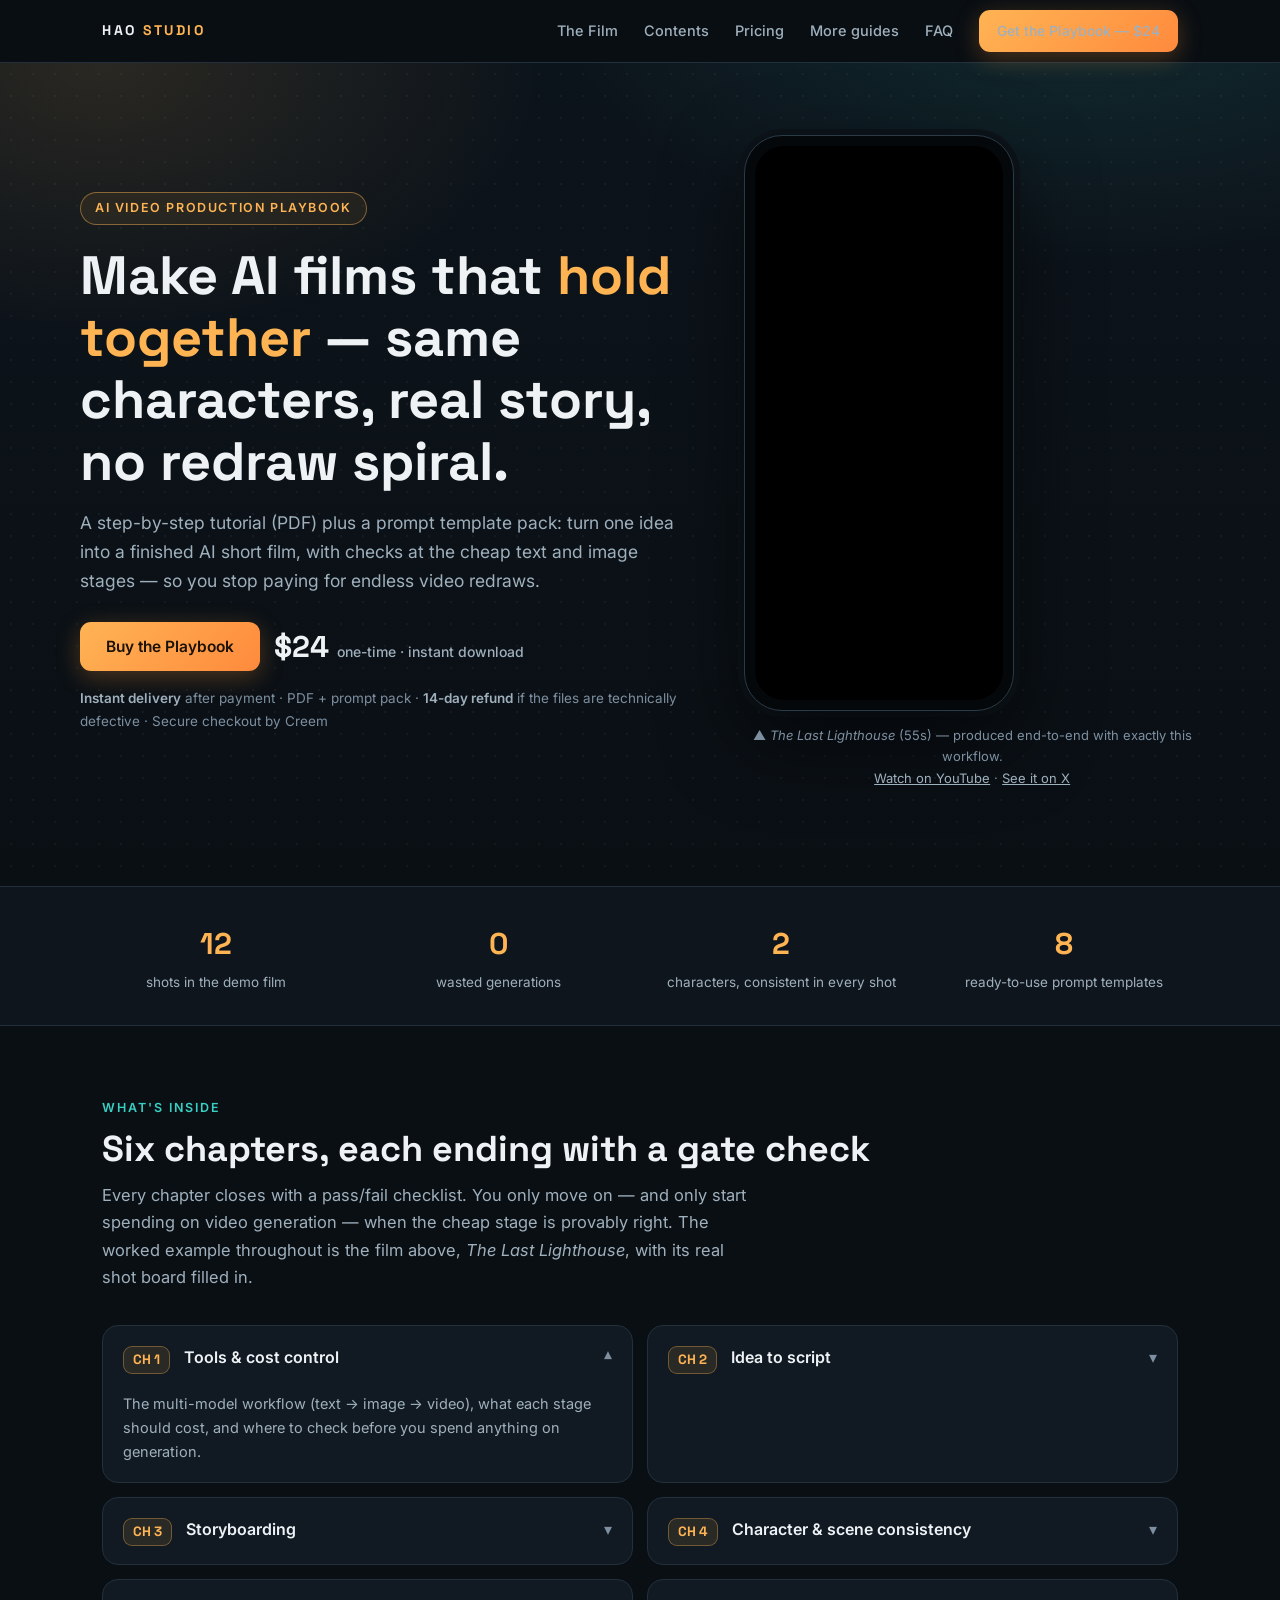
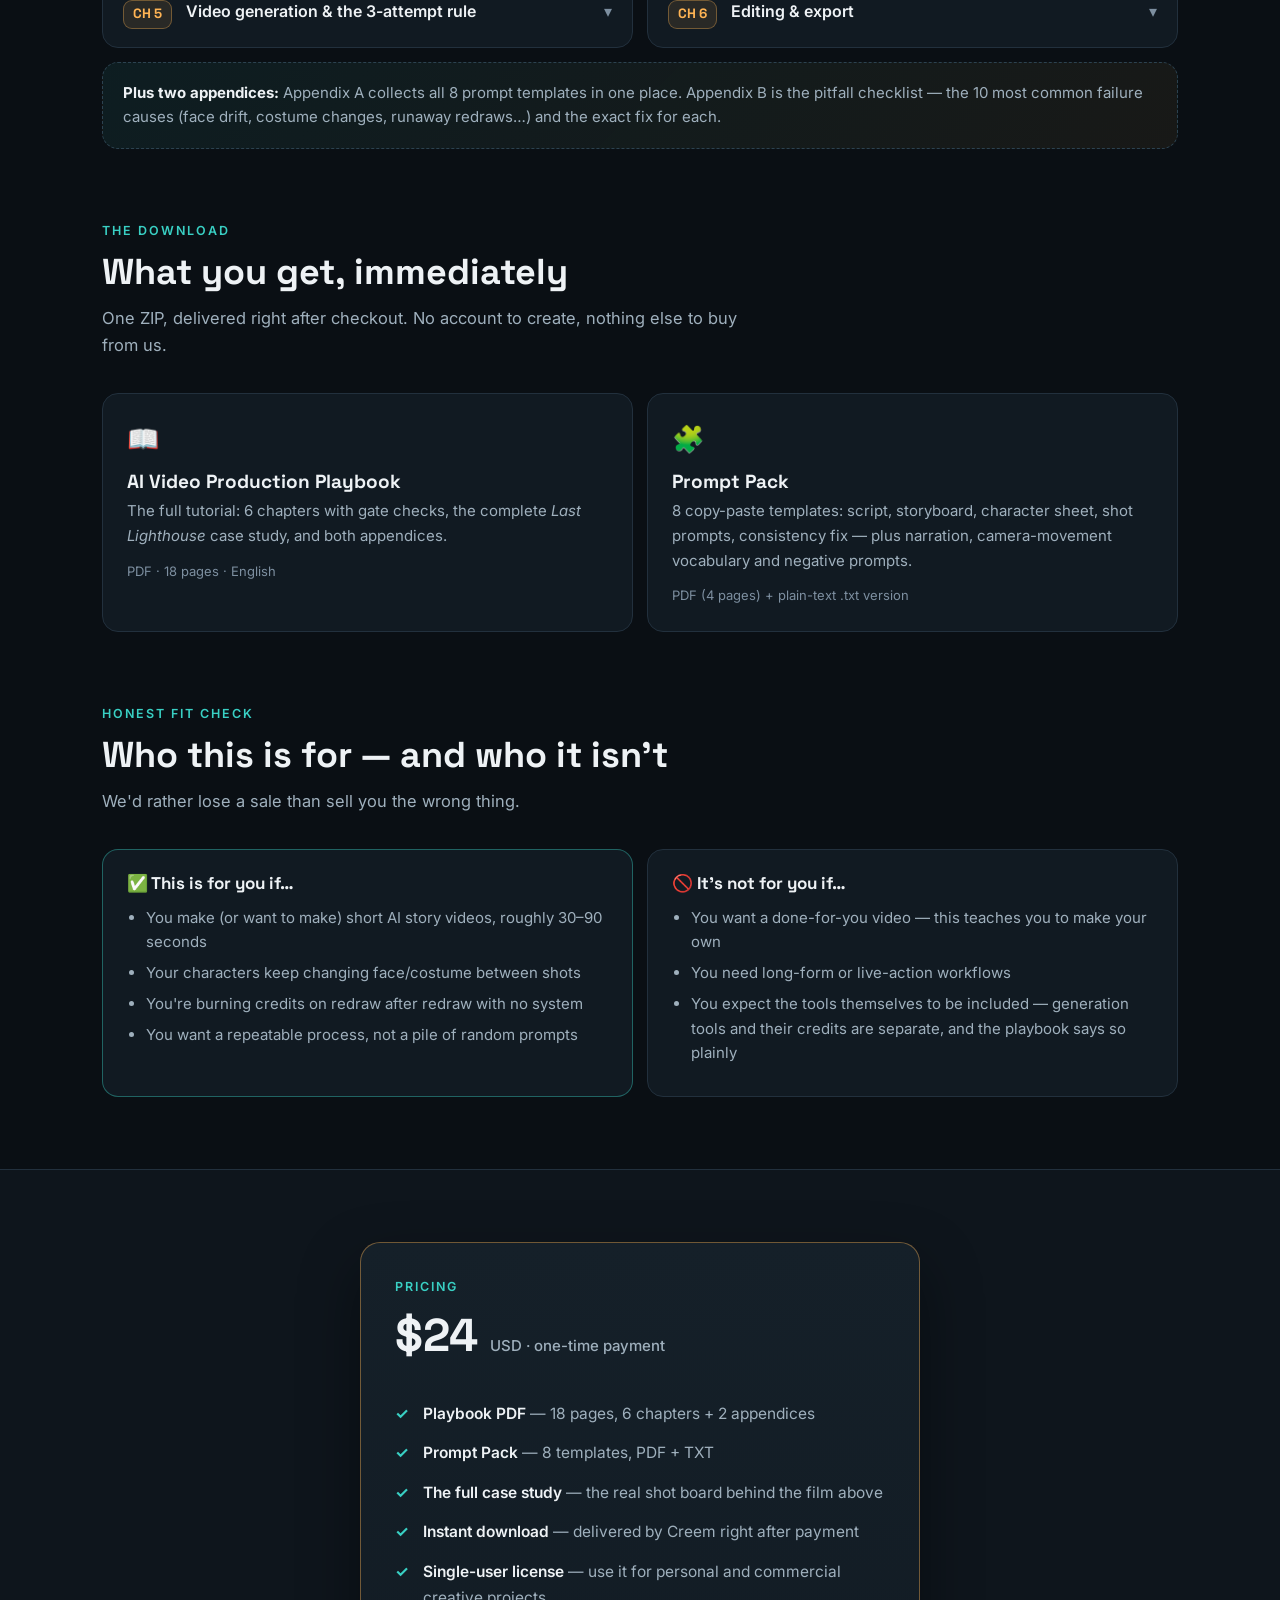
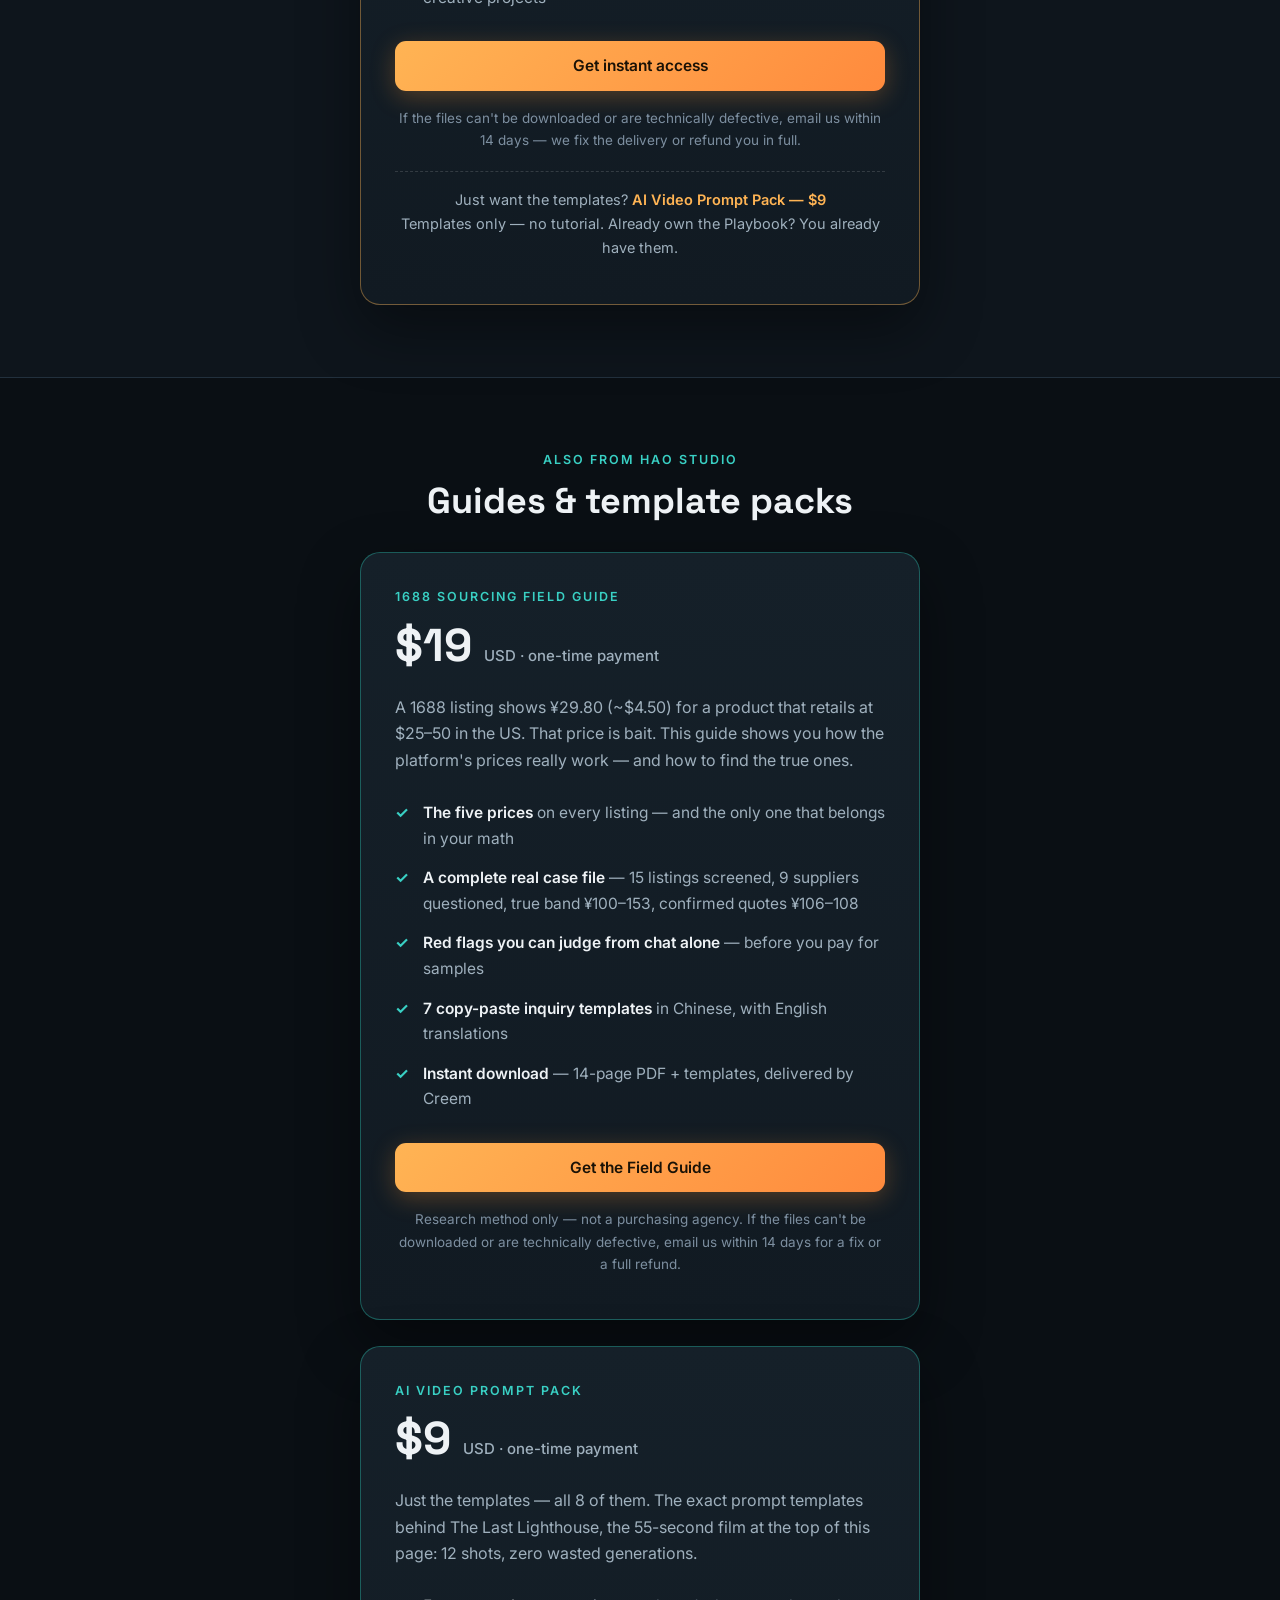
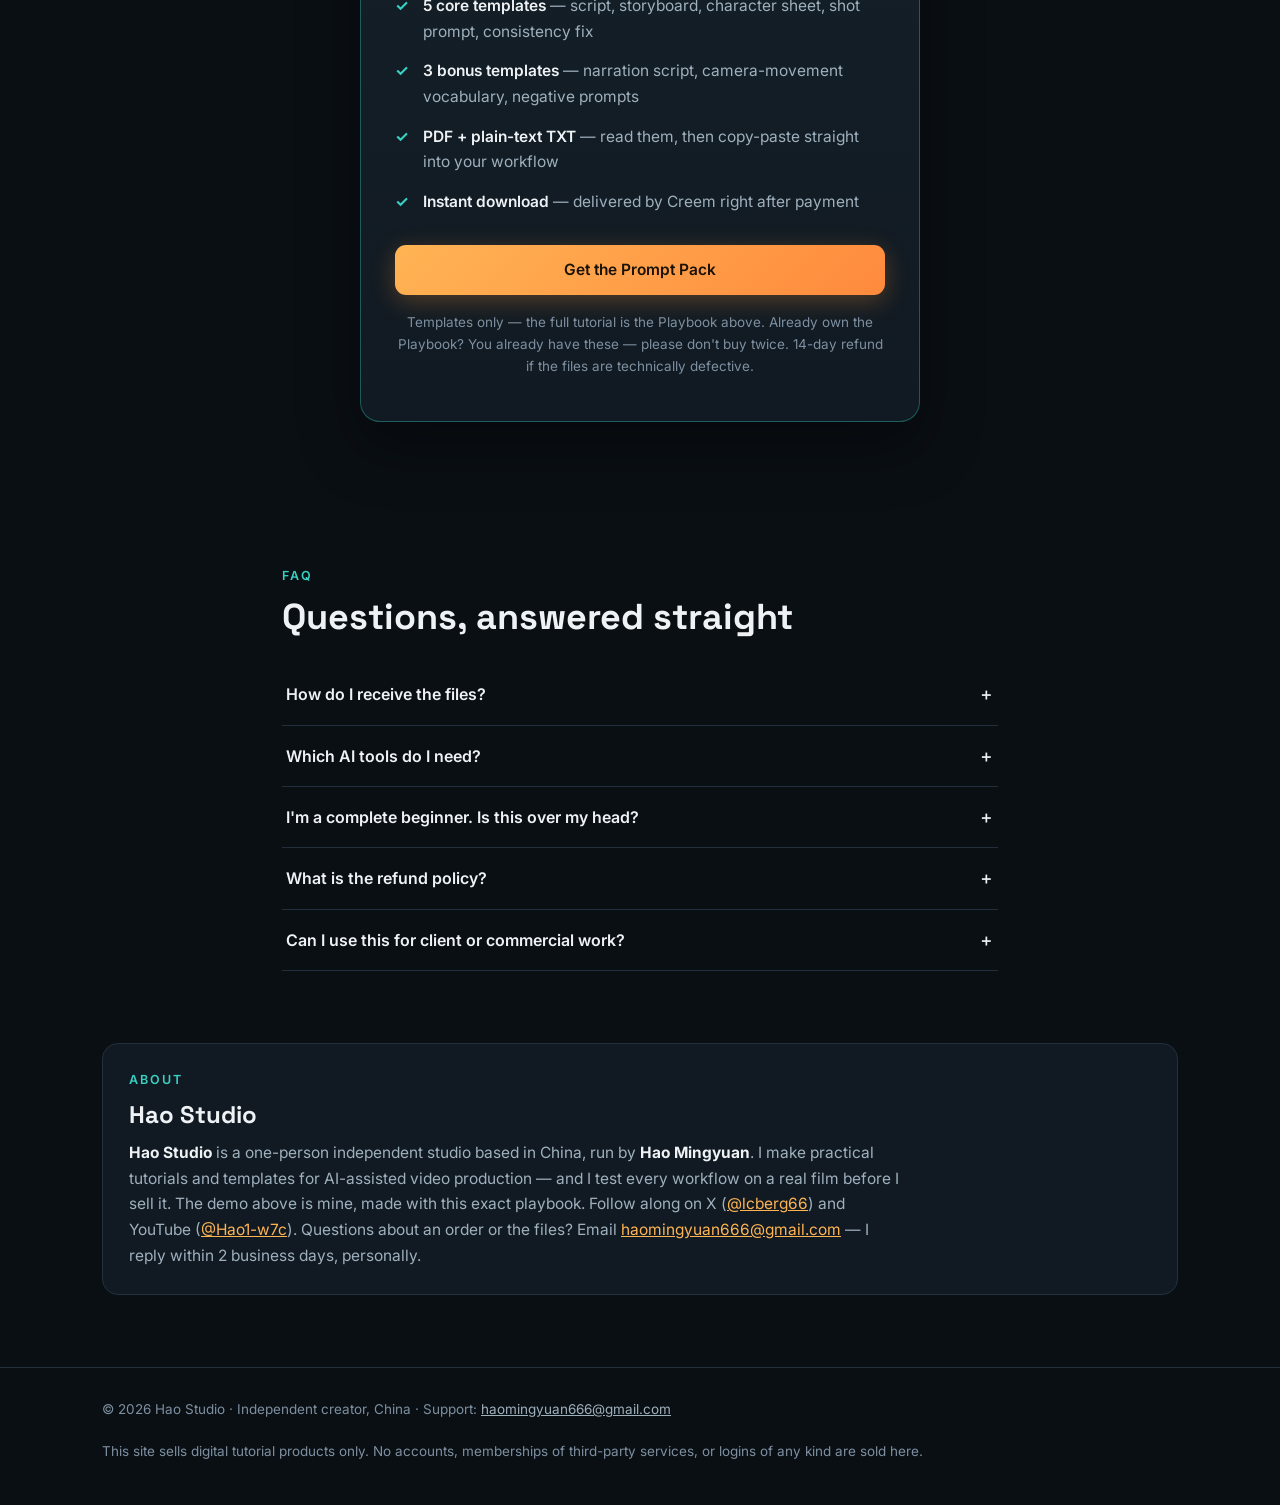
==== index.html @ 4d1e50c5 "Give AI Video Prompt Pack its own product card" ====
<!DOCTYPE html>
<html lang="en">
<head>
<meta charset="UTF-8">
<meta name="viewport" content="width=device-width, initial-scale=1.0">
<title>AI Video Production Playbook — Hao Studio</title>
<meta name="description" content="A step-by-step playbook + prompt pack for making consistent, story-driven AI short films without burning money on redraws. Includes a real 12-shot film made with the workflow.">
<link rel="icon" href="data:image/svg+xml,<svg xmlns='http://www.w3.org/2000/svg' viewBox='0 0 100 100'><text y='.9em' font-size='90'>🗼</text></svg>">
<link rel="preconnect" href="https://fonts.googleapis.com">
<link rel="preconnect" href="https://fonts.gstatic.com" crossorigin>
<link href="https://fonts.googleapis.com/css2?family=Space+Grotesk:wght@500;600;700&family=Inter:wght@400;500;600&display=swap" rel="stylesheet">
<style>
  :root{
    --bg:#0a0f14; --bg2:#0e151c; --panel:#111a22; --panel2:#152029;
    --line:#22303d; --ink:#eef2f5; --mut:#9fb0bd; --mut2:#7d8fa0;
    --amber:#ffb454; --amber2:#ff8a3d; --teal:#39d0c4;
    --radius:16px;
  }
  *{box-sizing:border-box}
  html{scroll-behavior:smooth}
  body{margin:0;background:var(--bg);color:var(--ink);font-family:'Inter',-apple-system,'Segoe UI',Roboto,Arial,sans-serif;line-height:1.65;-webkit-font-smoothing:antialiased}
  h1,h2,h3{font-family:'Space Grotesk','Inter',sans-serif;line-height:1.15;margin:0}
  a{color:var(--amber)}
  .wrap{max-width:1120px;margin:0 auto;padding:0 22px}

  /* nav */
  nav{position:sticky;top:0;z-index:20;background:rgba(10,15,20,.82);backdrop-filter:blur(10px);border-bottom:1px solid var(--line)}
  .nav-in{display:flex;align-items:center;justify-content:space-between;height:62px}
  .logo{font-family:'Space Grotesk';font-weight:700;letter-spacing:2.5px;font-size:14px;text-transform:uppercase;color:var(--ink);text-decoration:none}
  .logo span{color:var(--amber)}
  .nav-links{display:flex;gap:26px;align-items:center}
  .nav-links a{color:var(--mut);text-decoration:none;font-size:14.5px;font-weight:500}
  .nav-links a:hover{color:var(--ink)}
  @media(max-width:640px){.nav-links a:not(.btn){display:none}}

  .btn{display:inline-block;background:linear-gradient(135deg,var(--amber),var(--amber2));color:#1a1206;padding:12px 26px;border-radius:11px;text-decoration:none;font-weight:600;font-size:15.5px;box-shadow:0 6px 24px rgba(255,150,50,.28);transition:transform .15s ease,box-shadow .15s ease}
  .btn:hover{transform:translateY(-1px);box-shadow:0 10px 30px rgba(255,150,50,.36)}
  .btn.small{padding:9px 18px;font-size:14px}
  .btn.ghost{background:transparent;color:var(--ink);border:1px solid var(--line);box-shadow:none}
  .btn.ghost:hover{border-color:var(--mut2)}

  /* hero */
  .hero{position:relative;overflow:hidden;background:
    radial-gradient(900px 480px at 85% -10%,rgba(57,208,196,.13),transparent 60%),
    radial-gradient(800px 500px at 8% 0%,rgba(255,180,84,.12),transparent 55%),
    linear-gradient(180deg,#0c141b,#0a0f14)}
  .hero::after{content:"";position:absolute;inset:0;background-image:radial-gradient(rgba(255,255,255,.045) 1px,transparent 1px);background-size:22px 22px;pointer-events:none}
  .hero-in{position:relative;z-index:1;display:grid;grid-template-columns:1.15fr .85fr;gap:48px;padding:72px 0 84px;align-items:center}
  @media(max-width:880px){.hero-in{grid-template-columns:1fr;padding:52px 0 64px}}
  .badge{display:inline-block;border:1px solid rgba(255,180,84,.45);color:var(--amber);border-radius:999px;padding:5px 14px;font-size:12.5px;font-weight:600;letter-spacing:1.6px;text-transform:uppercase;background:rgba(255,180,84,.07)}
  .hero h1{font-size:clamp(34px,4.6vw,54px);font-weight:700;margin:20px 0 16px}
  .hero h1 em{font-style:normal;color:var(--amber)}
  .hero .sub{color:var(--mut);font-size:17.5px;max-width:54ch;margin:0 0 26px}
  .cta-row{display:flex;gap:14px;flex-wrap:wrap;align-items:center}
  .price-tag{font-family:'Space Grotesk';font-size:30px;font-weight:700}
  .price-tag small{font-size:14px;color:var(--mut);font-family:'Inter';font-weight:500}
  .trust{color:var(--mut2);font-size:13.5px;margin-top:16px}
  .trust b{color:var(--mut);font-weight:600}

  /* phone frame */
  .phone-col{display:flex;justify-content:center}
  .phone{width:270px;max-width:78vw;aspect-ratio:9/19.2;background:#05080b;border:1px solid #2b3a47;border-radius:38px;padding:10px;box-shadow:0 30px 80px rgba(0,0,0,.55),0 0 0 6px #0d141a}
  .phone .screen{border-radius:29px;overflow:hidden;height:100%;background:#000}
  .phone iframe{width:100%;height:100%;border:0;display:block}
  .phone-cap{text-align:center;color:var(--mut2);font-size:13px;margin-top:14px}
  .phone-cap a{color:var(--mut)}

  /* stats */
  .stats{border-top:1px solid var(--line);border-bottom:1px solid var(--line);background:var(--bg2)}
  .stats-in{display:grid;grid-template-columns:repeat(4,1fr);gap:10px;padding:26px 0}
  @media(max-width:760px){.stats-in{grid-template-columns:repeat(2,1fr)}}
  .stat{text-align:center;padding:6px}
  .stat .n{font-family:'Space Grotesk';font-size:30px;font-weight:700;color:var(--amber)}
  .stat .l{color:var(--mut);font-size:13.5px;margin-top:2px}

  section{padding:72px 0}
  .kicker{color:var(--teal);font-size:12.5px;font-weight:600;letter-spacing:2px;text-transform:uppercase}
  .sec-h{font-size:clamp(26px,3.4vw,36px);font-weight:700;margin:10px 0 12px}
  .sec-sub{color:var(--mut);max-width:66ch;margin:0 0 34px;font-size:16.5px}

  /* chapter cards */
  .chapters{display:grid;grid-template-columns:1fr 1fr;gap:14px}
  @media(max-width:760px){.chapters{grid-template-columns:1fr}}
  details.ch{background:var(--panel);border:1px solid var(--line);border-radius:var(--radius);padding:0;overflow:hidden}
  details.ch summary{cursor:pointer;list-style:none;padding:18px 20px;display:flex;gap:14px;align-items:flex-start}
  details.ch summary::-webkit-details-marker{display:none}
  details.ch summary:hover{background:var(--panel2)}
  .ch .num{font-family:'Space Grotesk';font-weight:700;color:var(--amber);background:rgba(255,180,84,.1);border:1px solid rgba(255,180,84,.35);border-radius:9px;padding:2px 9px;font-size:13.5px;white-space:nowrap;margin-top:2px}
  .ch .t{font-weight:600;font-size:16px}
  .ch .d{color:var(--mut);font-size:14.5px;padding:0 20px 18px 20px;margin:0}
  .ch .chev{margin-left:auto;color:var(--mut2);transition:transform .2s}
  details.ch[open ] .chev{transform:rotate(180deg)}
  .appendix{margin-top:14px;background:linear-gradient(135deg,rgba(57,208,196,.08),rgba(255,180,84,.06));border:1px dashed #2c4250;border-radius:var(--radius);padding:18px 20px;color:var(--mut);font-size:15px}
  .appendix b{color:var(--ink)}

  /* inside the download */
  .inside{display:grid;grid-template-columns:1fr 1fr;gap:14px}
  @media(max-width:760px){.inside{grid-template-columns:1fr}}
  .file-card{background:var(--panel);border:1px solid var(--line);border-radius:var(--radius);padding:24px}
  .file-card .ic{font-size:26px}
  .file-card h3{font-size:19px;margin:10px 0 6px}
  .file-card p{color:var(--mut);font-size:15px;margin:0}
  .file-card .meta{margin-top:12px;color:var(--mut2);font-size:13px}

  /* for / not for */
  .fit{display:grid;grid-template-columns:1fr 1fr;gap:14px}
  @media(max-width:760px){.fit{grid-template-columns:1fr}}
  .fit-card{border-radius:var(--radius);padding:24px;border:1px solid var(--line);background:var(--panel)}
  .fit-card.yes{border-color:rgba(57,208,196,.4)}
  .fit-card h3{font-size:17px;margin:0 0 12px}
  .fit-card ul{margin:0;padding-left:19px;color:var(--mut);font-size:15px}
  .fit-card li{margin:6px 0}

  /* pricing */
  .pricing{background:var(--bg2);border-top:1px solid var(--line);border-bottom:1px solid var(--line)}
  .price-card{max-width:560px;margin:0 auto;background:linear-gradient(180deg,var(--panel2),var(--panel));border:1px solid rgba(255,180,84,.4);border-radius:20px;padding:34px 34px 30px;box-shadow:0 24px 60px rgba(0,0,0,.4)}
  .price-card .p{font-family:'Space Grotesk';font-size:46px;font-weight:700}
  .price-card .p small{font-size:15px;color:var(--mut);font-family:'Inter';font-weight:500}
  .price-card ul{list-style:none;margin:20px 0 24px;padding:0}
  .price-card li{padding:7px 0 7px 28px;position:relative;color:var(--mut);font-size:15.5px}
  .price-card li::before{content:"✓";position:absolute;left:0;color:var(--teal);font-weight:700}
  .price-card li b{color:var(--ink);font-weight:600}
  .price-card .btn{display:block;text-align:center}
  .guarantee{color:var(--mut2);font-size:13.5px;text-align:center;margin-top:16px}
  .alt-buy{border-top:1px dashed rgba(255,255,255,.14);margin-top:20px;padding-top:16px;text-align:center;color:var(--mut);font-size:14.5px}
  .alt-buy a{color:var(--amber);font-weight:600;text-decoration:none}
  .alt-buy a:hover{text-decoration:underline}
  .guide-card{max-width:560px;margin:0 auto;background:linear-gradient(180deg,var(--panel2),var(--panel));border:1px solid rgba(45,212,191,.35);border-radius:20px;padding:34px 34px 30px;box-shadow:0 24px 60px rgba(0,0,0,.4)}
  .guide-card .p{font-family:'Space Grotesk';font-size:46px;font-weight:700}
  .guide-card .p small{font-size:15px;color:var(--mut);font-family:'Inter';font-weight:500}
  .guide-card ul{list-style:none;margin:20px 0 24px;padding:0}
  .guide-card li{padding:7px 0 7px 28px;position:relative;color:var(--mut);font-size:15.5px}
  .guide-card li::before{content:"✓";position:absolute;left:0;color:var(--teal);font-weight:700}
  .guide-card li b{color:var(--ink);font-weight:600}
  .guide-card .btn{display:block;text-align:center}
  .guide-card .hook{color:var(--mut);font-size:16px;margin-top:10px}

  /* faq */
  .faq{max-width:760px}
  details.qa{border-bottom:1px solid var(--line)}
  details.qa summary{cursor:pointer;list-style:none;padding:17px 4px;font-weight:600;font-size:16px;display:flex;justify-content:space-between;gap:12px}
  details.qa summary::-webkit-details-marker{display:none}
  details.qa p{color:var(--mut);margin:0 0 18px;padding:0 4px;font-size:15px;max-width:64ch}

  /* about + footer */
  .about{background:var(--panel);border:1px solid var(--line);border-radius:var(--radius);padding:26px}
  .about p{color:var(--mut);margin:0;font-size:15.5px;max-width:78ch}
  .about b{color:var(--ink)}
  footer{border-top:1px solid var(--line);padding:30px 0 42px;color:var(--mut2);font-size:13.5px}
  footer .cols{display:flex;justify-content:space-between;gap:20px;flex-wrap:wrap}
  footer a{color:var(--mut)}
</style>
</head>
<body>

<nav>
  <div class="wrap nav-in">
    <a class="logo" href="#">Hao <span>Studio</span></a>
    <div class="nav-links">
      <a href="#film">The Film</a>
      <a href="#contents">Contents</a>
      <a href="#pricing">Pricing</a>
      <a href="#more">More guides</a>
      <a href="#faq">FAQ</a>
      <a class="btn small" href="https://www.creem.io/product/prod_5D47vS65nFsqtTf9b8untx">Get the Playbook — $24</a>
    </div>
  </div>
</nav>

<header class="hero">
  <div class="wrap hero-in">
    <div>
      <span class="badge">AI Video Production Playbook</span>
      <h1>Make AI films that <em>hold together</em> — same characters, real story, no redraw spiral.</h1>
      <p class="sub">A step-by-step tutorial (PDF) plus a prompt template pack: turn one idea into a finished AI short film, with checks at the cheap text and image stages — so you stop paying for endless video redraws.</p>
      <div class="cta-row">
        <a class="btn" href="https://www.creem.io/product/prod_5D47vS65nFsqtTf9b8untx">Buy the Playbook</a>
        <span class="price-tag">$24 <small>one-time · instant download</small></span>
      </div>
      <p class="trust"><b>Instant delivery</b> after payment · PDF + prompt pack · <b>14-day refund</b> if the files are technically defective · Secure checkout by Creem</p>
    </div>
    <div class="phone-col" id="film">
      <div>
        <div class="phone">
          <div class="screen">
            <iframe src="https://www.youtube.com/embed/mT4rlyXJbD8" title="The Last Lighthouse — AI short film made with this playbook" loading="lazy" allow="accelerometer; autoplay; encrypted-media; picture-in-picture" allowfullscreen></iframe>
          </div>
        </div>
        <p class="phone-cap">▲ <i>The Last Lighthouse</i> (55s) — produced end-to-end with exactly this workflow.<br><a href="https://youtube.com/shorts/mT4rlyXJbD8">Watch on YouTube</a> · <a href="https://x.com/lcberg66/status/2121867556634190144">See it on X</a></p>
      </div>
    </div>
  </div>
</header>

<div class="stats">
  <div class="wrap stats-in">
    <div class="stat"><div class="n">12</div><div class="l">shots in the demo film</div></div>
    <div class="stat"><div class="n">0</div><div class="l">wasted generations</div></div>
    <div class="stat"><div class="n">2</div><div class="l">characters, consistent in every shot</div></div>
    <div class="stat"><div class="n">8</div><div class="l">ready-to-use prompt templates</div></div>
  </div>
</div>

<section id="contents">
  <div class="wrap">
    <div class="kicker">What's inside</div>
    <h2 class="sec-h">Six chapters, each ending with a gate check</h2>
    <p class="sec-sub">Every chapter closes with a pass/fail checklist. You only move on — and only start spending on video generation — when the cheap stage is provably right. The worked example throughout is the film above, <i>The Last Lighthouse</i>, with its real shot board filled in.</p>
    <div class="chapters">
      <details class="ch" open>
        <summary><span class="num">CH 1</span><span class="t">Tools &amp; cost control</span><span class="chev">▾</span></summary>
        <p class="d">The multi-model workflow (text → image → video), what each stage should cost, and where to check before you spend anything on generation.</p>
      </details>
      <details class="ch">
        <summary><span class="num">CH 2</span><span class="t">Idea to script</span><span class="chev">▾</span></summary>
        <p class="d">Turning one sentence of an idea into a story outline and a scene-by-scene script that a generation tool can actually follow.</p>
      </details>
      <details class="ch">
        <summary><span class="num">CH 3</span><span class="t">Storyboarding</span><span class="chev">▾</span></summary>
        <p class="d">Writing a shot list with framing, action and duration per shot — the document that keeps a 12-shot film coherent instead of random.</p>
      </details>
      <details class="ch">
        <summary><span class="num">CH 4</span><span class="t">Character &amp; scene consistency</span><span class="chev">▾</span></summary>
        <p class="d">Reference sheets, fixed character anchors and style anchors: how the same keeper and the same daughter appear in all 12 shots of the demo film.</p>
      </details>
      <details class="ch">
        <summary><span class="num">CH 5</span><span class="t">Video generation &amp; the 3-attempt rule</span><span class="chev">▾</span></summary>
        <p class="d">Keyframes first, hardest shot first, and a hard budget of 3 attempts per shot — the rule that kept the demo film at zero wasted generations.</p>
      </details>
      <details class="ch">
        <summary><span class="num">CH 6</span><span class="t">Editing &amp; export</span><span class="chev">▾</span></summary>
        <p class="d">Assembly, trims, subtitles, loudness (−14 LUFS) and the export settings for Shorts, TikTok and Reels.</p>
      </details>
    </div>
    <div class="appendix"><b>Plus two appendices:</b> Appendix A collects all 8 prompt templates in one place. Appendix B is the pitfall checklist — the 10 most common failure causes (face drift, costume changes, runaway redraws…) and the exact fix for each.</div>
  </div>
</section>

<section style="padding-top:0">
  <div class="wrap">
    <div class="kicker">The download</div>
    <h2 class="sec-h">What you get, immediately</h2>
    <p class="sec-sub">One ZIP, delivered right after checkout. No account to create, nothing else to buy from us.</p>
    <div class="inside">
      <div class="file-card">
        <div class="ic">📖</div>
        <h3>AI Video Production Playbook</h3>
        <p>The full tutorial: 6 chapters with gate checks, the complete <i>Last Lighthouse</i> case study, and both appendices.</p>
        <div class="meta">PDF · 18 pages · English</div>
      </div>
      <div class="file-card">
        <div class="ic">🧩</div>
        <h3>Prompt Pack</h3>
        <p>8 copy-paste templates: script, storyboard, character sheet, shot prompts, consistency fix — plus narration, camera-movement vocabulary and negative prompts.</p>
        <div class="meta">PDF (4 pages) + plain-text .txt version</div>
      </div>
    </div>
  </div>
</section>

<section style="padding-top:0">
  <div class="wrap">
    <div class="kicker">Honest fit check</div>
    <h2 class="sec-h">Who this is for — and who it isn't</h2>
    <p class="sec-sub">We'd rather lose a sale than sell you the wrong thing.</p>
    <div class="fit">
      <div class="fit-card yes">
        <h3>✅ This is for you if…</h3>
        <ul>
          <li>You make (or want to make) short AI story videos, roughly 30–90 seconds</li>
          <li>Your characters keep changing face/costume between shots</li>
          <li>You're burning credits on redraw after redraw with no system</li>
          <li>You want a repeatable process, not a pile of random prompts</li>
        </ul>
      </div>
      <div class="fit-card">
        <h3>🚫 It's not for you if…</h3>
        <ul>
          <li>You want a done-for-you video — this teaches you to make your own</li>
          <li>You need long-form or live-action workflows</li>
          <li>You expect the tools themselves to be included — generation tools and their credits are separate, and the playbook says so plainly</li>
        </ul>
      </div>
    </div>
  </div>
</section>

<section class="pricing" id="pricing">
  <div class="wrap">
    <div class="price-card">
      <div class="kicker">Pricing</div>
      <div class="p">$24 <small>USD · one-time payment</small></div>
      <ul>
        <li><b>Playbook PDF</b> — 18 pages, 6 chapters + 2 appendices</li>
        <li><b>Prompt Pack</b> — 8 templates, PDF + TXT</li>
        <li><b>The full case study</b> — the real shot board behind the film above</li>
        <li><b>Instant download</b> — delivered by Creem right after payment</li>
        <li><b>Single-user license</b> — use it for personal and commercial creative projects</li>
      </ul>
      <a class="btn" href="https://www.creem.io/product/prod_5D47vS65nFsqtTf9b8untx">Get instant access</a>
      <p class="guarantee">If the files can't be downloaded or are technically defective, email us within 14 days — we fix the delivery or refund you in full.</p>
      <p class="alt-buy">Just want the templates? <a href="https://www.creem.io/product/prod_6ztDgfFOknyuvSxs7vQGsj">AI Video Prompt Pack — $9</a><br>Templates only — no tutorial. Already own the Playbook? You already have them.</p>
    </div>
  </div>
</section>

<section id="more">
  <div class="wrap">
    <div class="kicker" style="text-align:center">Also from Hao Studio</div>
    <h2 class="sec-h" style="text-align:center">Guides &amp; template packs</h2>
    <div style="height:18px"></div>
    <div class="guide-card">
      <div class="kicker">1688 Sourcing Field Guide</div>
      <div class="p">$19 <small>USD · one-time payment</small></div>
      <p class="hook">A 1688 listing shows ¥29.80 (~$4.50) for a product that retails at $25–50 in the US. That price is bait. This guide shows you how the platform's prices really work — and how to find the true ones.</p>
      <ul>
        <li><b>The five prices</b> on every listing — and the only one that belongs in your math</li>
        <li><b>A complete real case file</b> — 15 listings screened, 9 suppliers questioned, true band ¥100–153, confirmed quotes ¥106–108</li>
        <li><b>Red flags you can judge from chat alone</b> — before you pay for samples</li>
        <li><b>7 copy-paste inquiry templates</b> in Chinese, with English translations</li>
        <li><b>Instant download</b> — 14-page PDF + templates, delivered by Creem</li>
      </ul>
      <a class="btn" href="https://www.creem.io/product/prod_7CuYU5mcz5ywyO2rtWuAlC">Get the Field Guide</a>
      <p class="guarantee">Research method only — not a purchasing agency. If the files can't be downloaded or are technically defective, email us within 14 days for a fix or a full refund.</p>
    </div>
    <div style="height:26px"></div>
    <div class="guide-card">
      <div class="kicker">AI Video Prompt Pack</div>
      <div class="p">$9 <small>USD · one-time payment</small></div>
      <p class="hook">Just the templates — all 8 of them. The exact prompt templates behind The Last Lighthouse, the 55-second film at the top of this page: 12 shots, zero wasted generations.</p>
      <ul>
        <li><b>5 core templates</b> — script, storyboard, character sheet, shot prompt, consistency fix</li>
        <li><b>3 bonus templates</b> — narration script, camera-movement vocabulary, negative prompts</li>
        <li><b>PDF + plain-text TXT</b> — read them, then copy-paste straight into your workflow</li>
        <li><b>Instant download</b> — delivered by Creem right after payment</li>
      </ul>
      <a class="btn" href="https://www.creem.io/product/prod_6ztDgfFOknyuvSxs7vQGsj">Get the Prompt Pack</a>
      <p class="guarantee">Templates only — the full tutorial is the Playbook above. Already own the Playbook? You already have these — please don't buy twice. 14-day refund if the files are technically defective.</p>
    </div>
  </div>
</section>

<section id="faq">
  <div class="wrap faq">
    <div class="kicker">FAQ</div>
    <h2 class="sec-h">Questions, answered straight</h2>
    <div style="height:14px"></div>
    <details class="qa">
      <summary>How do I receive the files?<span>＋</span></summary>
      <p>Checkout is handled by Creem (our payment provider). Right after payment you get an instant download of one ZIP containing the Playbook PDF and the Prompt Pack (PDF + TXT). No physical goods, no subscription.</p>
    </details>
    <details class="qa">
      <summary>Which AI tools do I need?<span>＋</span></summary>
      <p>Any current image and video generation tools you already use — the workflow is tool-agnostic and Chapter 1 explains how to assign each stage. Tool subscriptions/credits are not included and are never sold here.</p>
    </details>
    <details class="qa">
      <summary>I'm a complete beginner. Is this over my head?<span>＋</span></summary>
      <p>No — it was written for beginners and intermediate creators. It assumes you can open a generation tool and type a prompt; everything beyond that is taught step by step, with the demo film as the worked example.</p>
    </details>
    <details class="qa">
      <summary>What is the refund policy?<span>＋</span></summary>
      <p>If the files cannot be downloaded or are technically defective, contact support within 14 days of purchase and we will fix the delivery or refund you in full. Because the content is delivered instantly and can be kept, completed downloads of working files are generally not refundable unless required by law.</p>
    </details>
    <details class="qa">
      <summary>Can I use this for client or commercial work?<span>＋</span></summary>
      <p>Yes — your license covers personal and commercial creative projects. What you may not do is resell, redistribute or share the tutorial files or the prompt pack themselves.</p>
    </details>
  </div>
</section>

<section style="padding-top:0">
  <div class="wrap">
    <div class="about">
      <div class="kicker">About</div>
      <h2 class="sec-h" style="font-size:24px">Hao Studio</h2>
      <p><b>Hao Studio</b> is a one-person independent studio based in China, run by <b>Hao Mingyuan</b>. I make practical tutorials and templates for AI-assisted video production — and I test every workflow on a real film before I sell it. The demo above is mine, made with this exact playbook. Follow along on X (<a href="https://x.com/lcberg66">@lcberg66</a>) and YouTube (<a href="https://youtube.com/@Hao1-w7c">@Hao1-w7c</a>). Questions about an order or the files? Email <a href="mailto:haomingyuan666@gmail.com">haomingyuan666@gmail.com</a> — I reply within 2 business days, personally.</p>
    </div>
  </div>
</section>

<footer>
  <div class="wrap cols">
    <div>© 2026 Hao Studio · Independent creator, China · Support: <a href="mailto:haomingyuan666@gmail.com">haomingyuan666@gmail.com</a></div>
    <div>This site sells digital tutorial products only. No accounts, memberships of third-party services, or logins of any kind are sold here.</div>
  </div>
</footer>

</body>
</html>
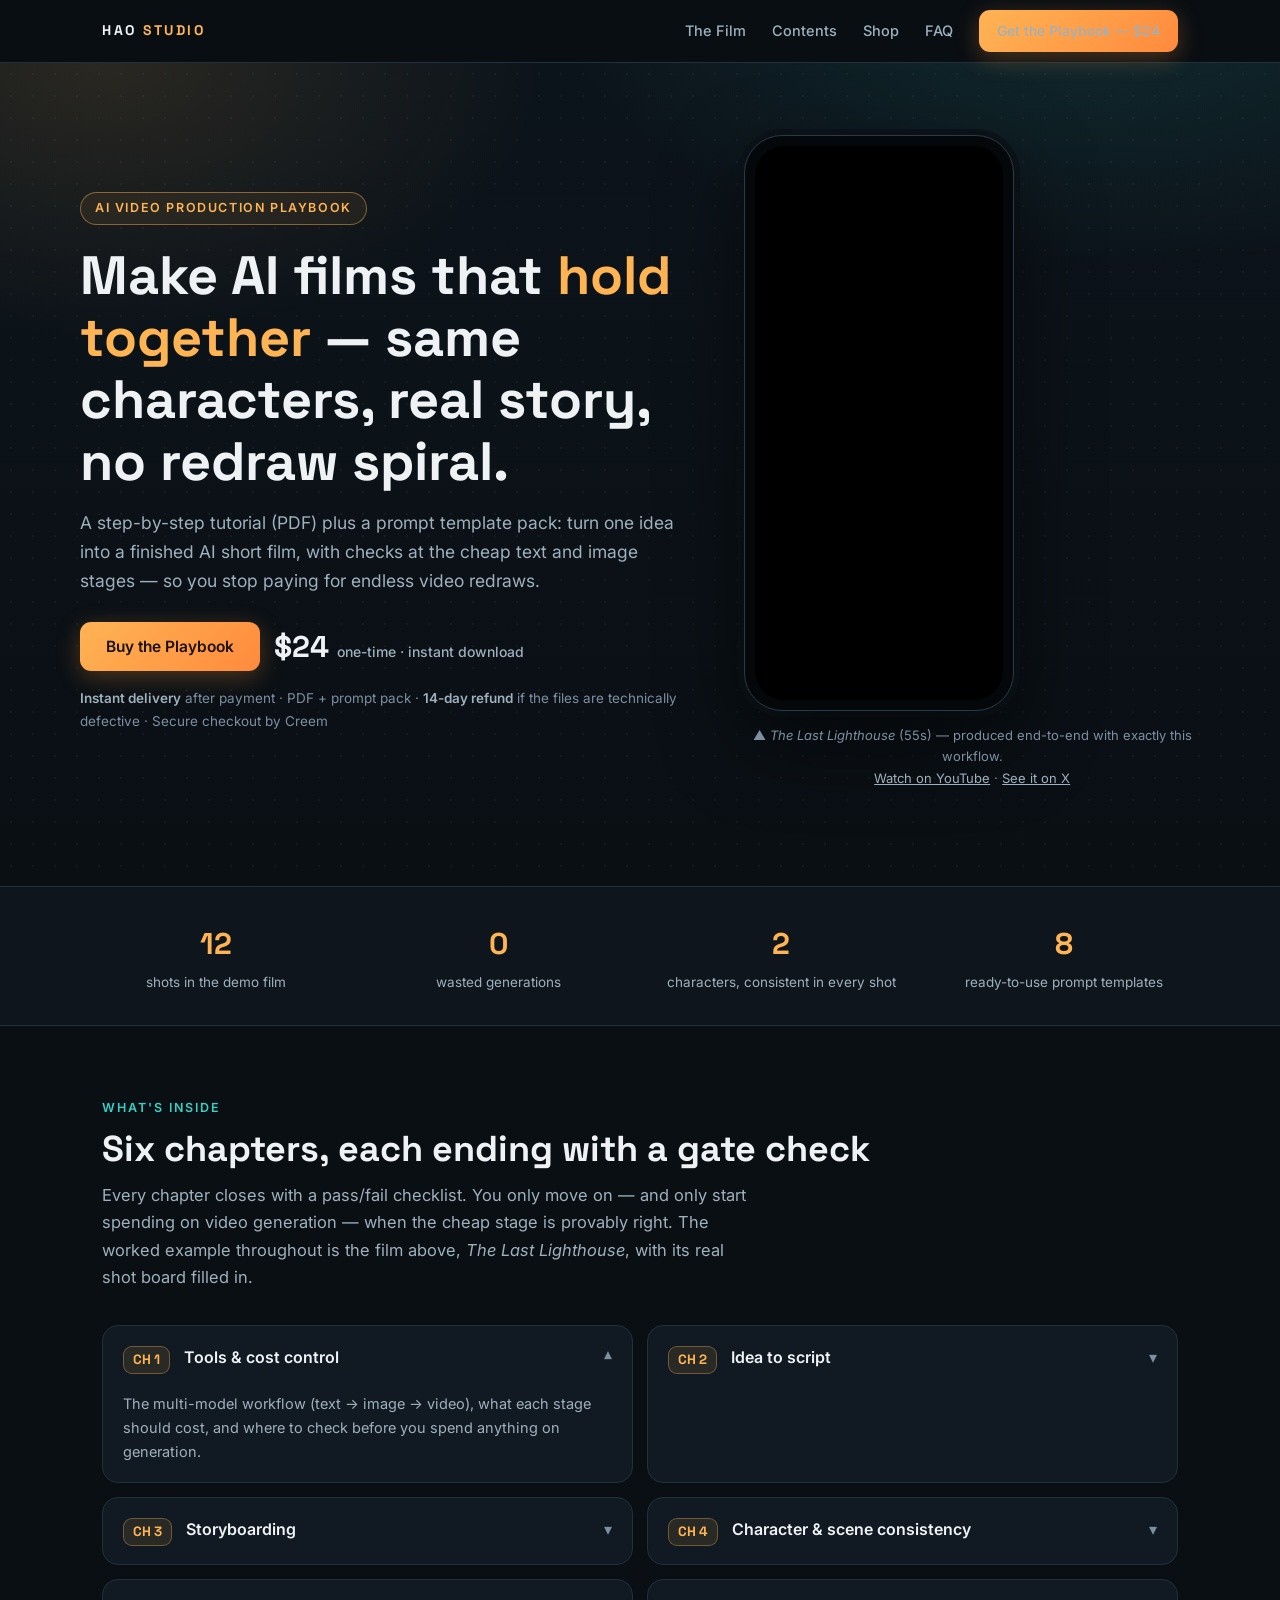
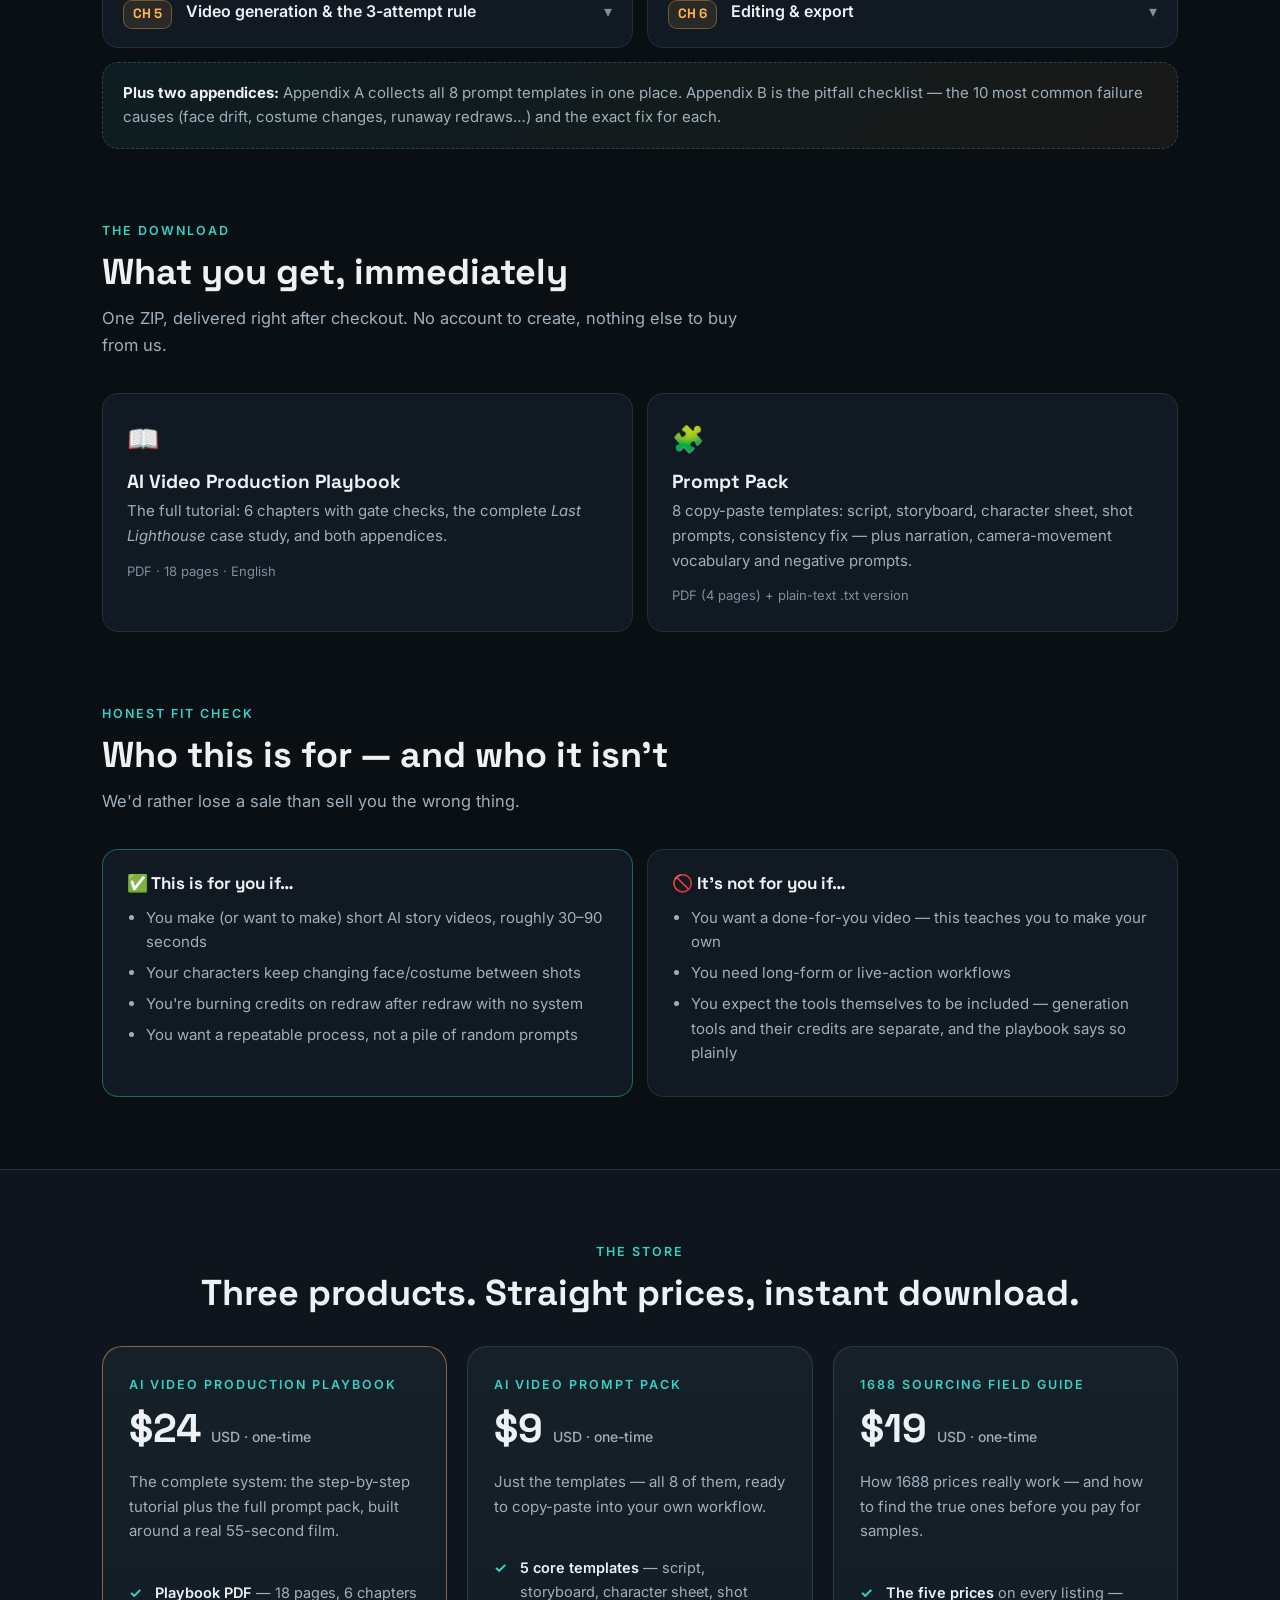
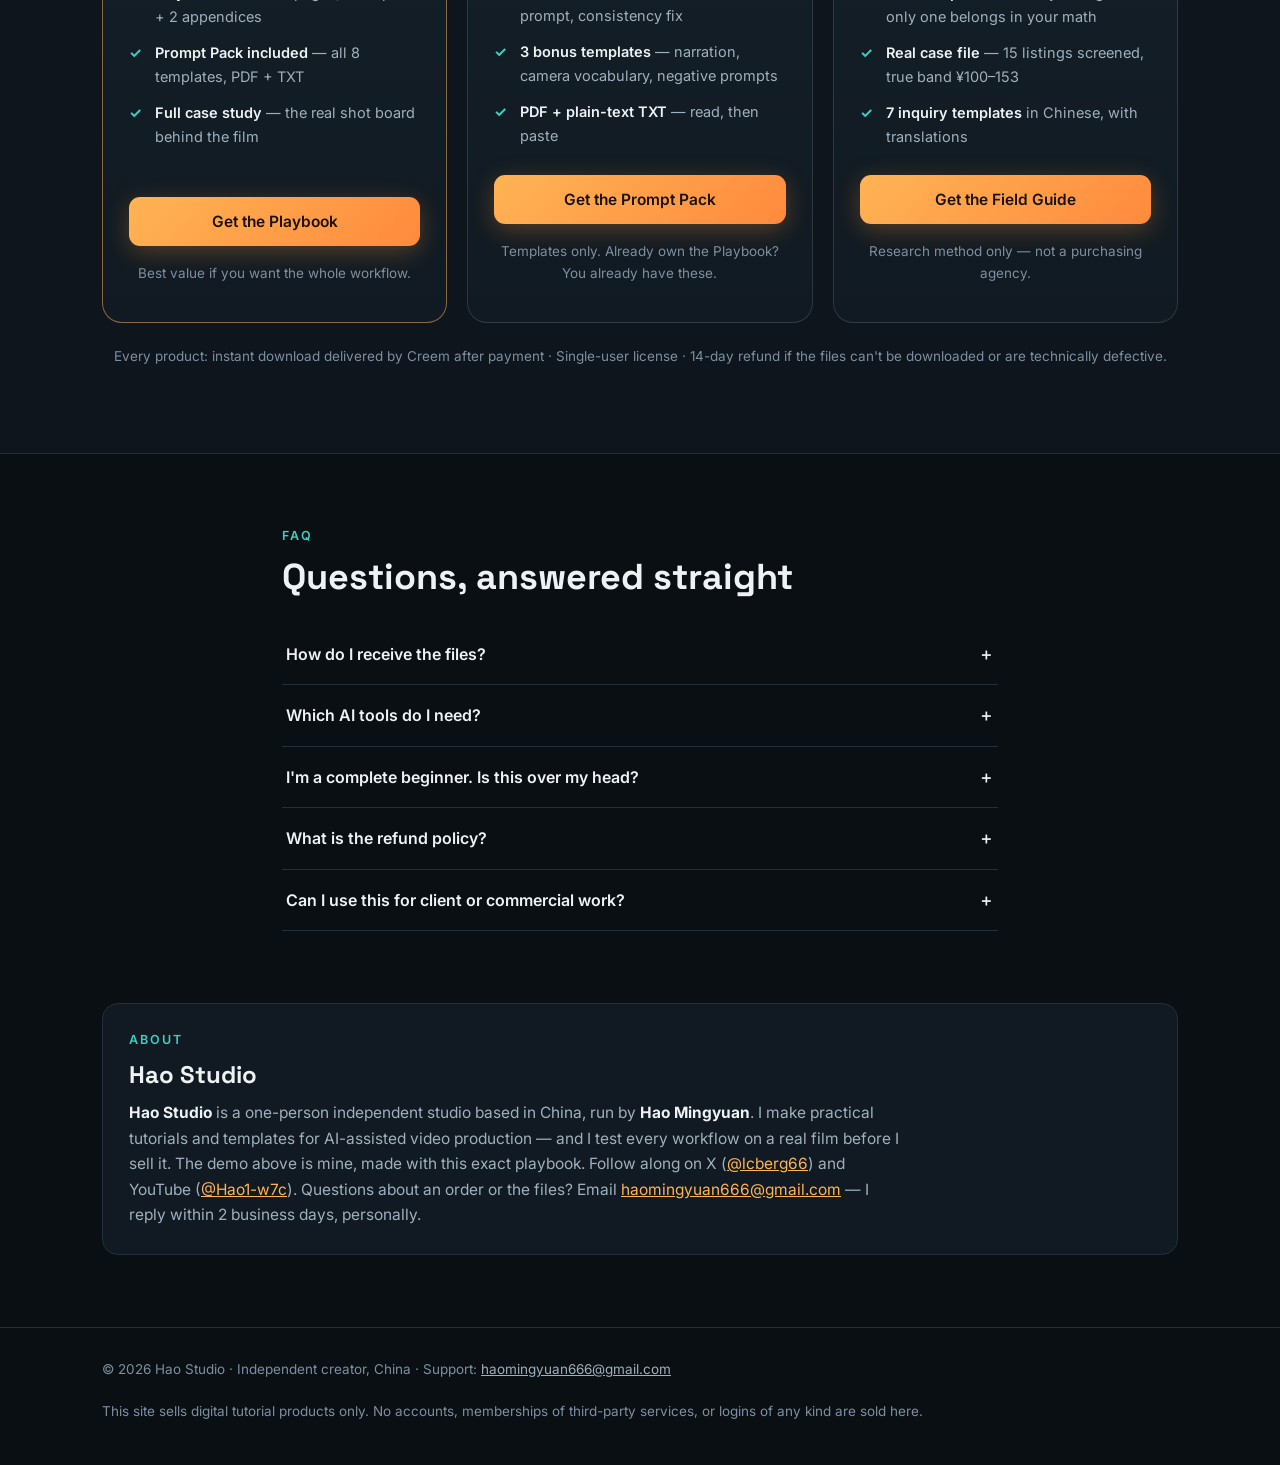
==== commit e8f27a67: "Rework product layout into a unified 3-product store grid" ====
--- a/index.html
+++ b/index.html
@@ -134,6 +134,18 @@
   .guide-card li b{color:var(--ink);font-weight:600}
   .guide-card .btn{display:block;text-align:center}
   .guide-card .hook{color:var(--mut);font-size:16px;margin-top:10px}
+  .shop-grid{display:grid;grid-template-columns:repeat(3,1fr);gap:20px;align-items:stretch}
+  .shop-card{background:linear-gradient(180deg,var(--panel2),var(--panel));border:1px solid rgba(255,255,255,.12);border-radius:20px;padding:28px 26px 24px;display:flex;flex-direction:column}
+  .shop-card.featured{border-color:rgba(255,180,84,.5)}
+  .shop-card .p{font-family:'Space Grotesk';font-size:40px;font-weight:700}
+  .shop-card .p small{font-size:14px;color:var(--mut);font-family:'Inter';font-weight:500}
+  .shop-card .hook{color:var(--mut);font-size:15px;margin-top:8px}
+  .shop-card ul{list-style:none;margin:16px 0 20px;padding:0}
+  .shop-card li{padding:6px 0 6px 26px;position:relative;color:var(--mut);font-size:14.5px}
+  .shop-card li::before{content:"✓";position:absolute;left:0;color:var(--teal);font-weight:700}
+  .shop-card li b{color:var(--ink);font-weight:600}
+  .shop-card .btn{margin-top:auto;text-align:center}
+  @media(max-width:920px){.shop-grid{grid-template-columns:1fr}}
 
   /* faq */
   .faq{max-width:760px}
@@ -159,8 +171,7 @@
     <div class="nav-links">
       <a href="#film">The Film</a>
       <a href="#contents">Contents</a>
-      <a href="#pricing">Pricing</a>
-      <a href="#more">More guides</a>
+      <a href="#shop">Shop</a>
       <a href="#faq">FAQ</a>
       <a class="btn small" href="https://www.creem.io/product/prod_5D47vS65nFsqtTf9b8untx">Get the Playbook — $24</a>
     </div>
@@ -285,60 +296,53 @@
   </div>
 </section>
 
-<section class="pricing" id="pricing">
-  <div class="wrap">
-    <div class="price-card">
-      <div class="kicker">Pricing</div>
-      <div class="p">$24 <small>USD · one-time payment</small></div>
-      <ul>
-        <li><b>Playbook PDF</b> — 18 pages, 6 chapters + 2 appendices</li>
-        <li><b>Prompt Pack</b> — 8 templates, PDF + TXT</li>
-        <li><b>The full case study</b> — the real shot board behind the film above</li>
-        <li><b>Instant download</b> — delivered by Creem right after payment</li>
-        <li><b>Single-user license</b> — use it for personal and commercial creative projects</li>
-      </ul>
-      <a class="btn" href="https://www.creem.io/product/prod_5D47vS65nFsqtTf9b8untx">Get instant access</a>
-      <p class="guarantee">If the files can't be downloaded or are technically defective, email us within 14 days — we fix the delivery or refund you in full.</p>
-      <p class="alt-buy">Just want the templates? <a href="https://www.creem.io/product/prod_6ztDgfFOknyuvSxs7vQGsj">AI Video Prompt Pack — $9</a><br>Templates only — no tutorial. Already own the Playbook? You already have them.</p>
-    </div>
-  </div>
-</section>
-
-<section id="more">
-  <div class="wrap">
-    <div class="kicker" style="text-align:center">Also from Hao Studio</div>
-    <h2 class="sec-h" style="text-align:center">Guides &amp; template packs</h2>
-    <div style="height:18px"></div>
-    <div class="guide-card">
-      <div class="kicker">1688 Sourcing Field Guide</div>
-      <div class="p">$19 <small>USD · one-time payment</small></div>
-      <p class="hook">A 1688 listing shows ¥29.80 (~$4.50) for a product that retails at $25–50 in the US. That price is bait. This guide shows you how the platform's prices really work — and how to find the true ones.</p>
-      <ul>
-        <li><b>The five prices</b> on every listing — and the only one that belongs in your math</li>
-        <li><b>A complete real case file</b> — 15 listings screened, 9 suppliers questioned, true band ¥100–153, confirmed quotes ¥106–108</li>
-        <li><b>Red flags you can judge from chat alone</b> — before you pay for samples</li>
-        <li><b>7 copy-paste inquiry templates</b> in Chinese, with English translations</li>
-        <li><b>Instant download</b> — 14-page PDF + templates, delivered by Creem</li>
-      </ul>
-      <a class="btn" href="https://www.creem.io/product/prod_7CuYU5mcz5ywyO2rtWuAlC">Get the Field Guide</a>
-      <p class="guarantee">Research method only — not a purchasing agency. If the files can't be downloaded or are technically defective, email us within 14 days for a fix or a full refund.</p>
-    </div>
-    <div style="height:26px"></div>
-    <div class="guide-card">
-      <div class="kicker">AI Video Prompt Pack</div>
-      <div class="p">$9 <small>USD · one-time payment</small></div>
-      <p class="hook">Just the templates — all 8 of them. The exact prompt templates behind The Last Lighthouse, the 55-second film at the top of this page: 12 shots, zero wasted generations.</p>
-      <ul>
-        <li><b>5 core templates</b> — script, storyboard, character sheet, shot prompt, consistency fix</li>
-        <li><b>3 bonus templates</b> — narration script, camera-movement vocabulary, negative prompts</li>
-        <li><b>PDF + plain-text TXT</b> — read them, then copy-paste straight into your workflow</li>
-        <li><b>Instant download</b> — delivered by Creem right after payment</li>
-      </ul>
-      <a class="btn" href="https://www.creem.io/product/prod_6ztDgfFOknyuvSxs7vQGsj">Get the Prompt Pack</a>
-      <p class="guarantee">Templates only — the full tutorial is the Playbook above. Already own the Playbook? You already have these — please don't buy twice. 14-day refund if the files are technically defective.</p>
-    </div>
-  </div>
-</section>
+<section class="pricing" id="shop">
+  <div class="wrap">
+    <div class="kicker" style="text-align:center">The Store</div>
+    <h2 class="sec-h" style="text-align:center">Three products. Straight prices, instant download.</h2>
+    <div style="height:20px"></div>
+    <div class="shop-grid">
+      <div class="shop-card featured">
+        <div class="kicker">AI Video Production Playbook</div>
+        <div class="p">$24 <small>USD · one-time</small></div>
+        <p class="hook">The complete system: the step-by-step tutorial plus the full prompt pack, built around a real 55-second film.</p>
+        <ul>
+          <li><b>Playbook PDF</b> — 18 pages, 6 chapters + 2 appendices</li>
+          <li><b>Prompt Pack included</b> — all 8 templates, PDF + TXT</li>
+          <li><b>Full case study</b> — the real shot board behind the film</li>
+        </ul>
+        <a class="btn" href="https://www.creem.io/product/prod_5D47vS65nFsqtTf9b8untx">Get the Playbook</a>
+        <p class="guarantee">Best value if you want the whole workflow.</p>
+      </div>
+      <div class="shop-card">
+        <div class="kicker">AI Video Prompt Pack</div>
+        <div class="p">$9 <small>USD · one-time</small></div>
+        <p class="hook">Just the templates — all 8 of them, ready to copy-paste into your own workflow.</p>
+        <ul>
+          <li><b>5 core templates</b> — script, storyboard, character sheet, shot prompt, consistency fix</li>
+          <li><b>3 bonus templates</b> — narration, camera vocabulary, negative prompts</li>
+          <li><b>PDF + plain-text TXT</b> — read, then paste</li>
+        </ul>
+        <a class="btn" href="https://www.creem.io/product/prod_6ztDgfFOknyuvSxs7vQGsj">Get the Prompt Pack</a>
+        <p class="guarantee">Templates only. Already own the Playbook? You already have these.</p>
+      </div>
+      <div class="shop-card">
+        <div class="kicker">1688 Sourcing Field Guide</div>
+        <div class="p">$19 <small>USD · one-time</small></div>
+        <p class="hook">How 1688 prices really work — and how to find the true ones before you pay for samples.</p>
+        <ul>
+          <li><b>The five prices</b> on every listing — only one belongs in your math</li>
+          <li><b>Real case file</b> — 15 listings screened, true band ¥100–153</li>
+          <li><b>7 inquiry templates</b> in Chinese, with translations</li>
+        </ul>
+        <a class="btn" href="https://www.creem.io/product/prod_7CuYU5mcz5ywyO2rtWuAlC">Get the Field Guide</a>
+        <p class="guarantee">Research method only — not a purchasing agency.</p>
+      </div>
+    </div>
+    <p class="guarantee" style="margin-top:22px">Every product: instant download delivered by Creem after payment · Single-user license · 14-day refund if the files can't be downloaded or are technically defective.</p>
+  </div>
+</section>
+
 
 <section id="faq">
   <div class="wrap faq">
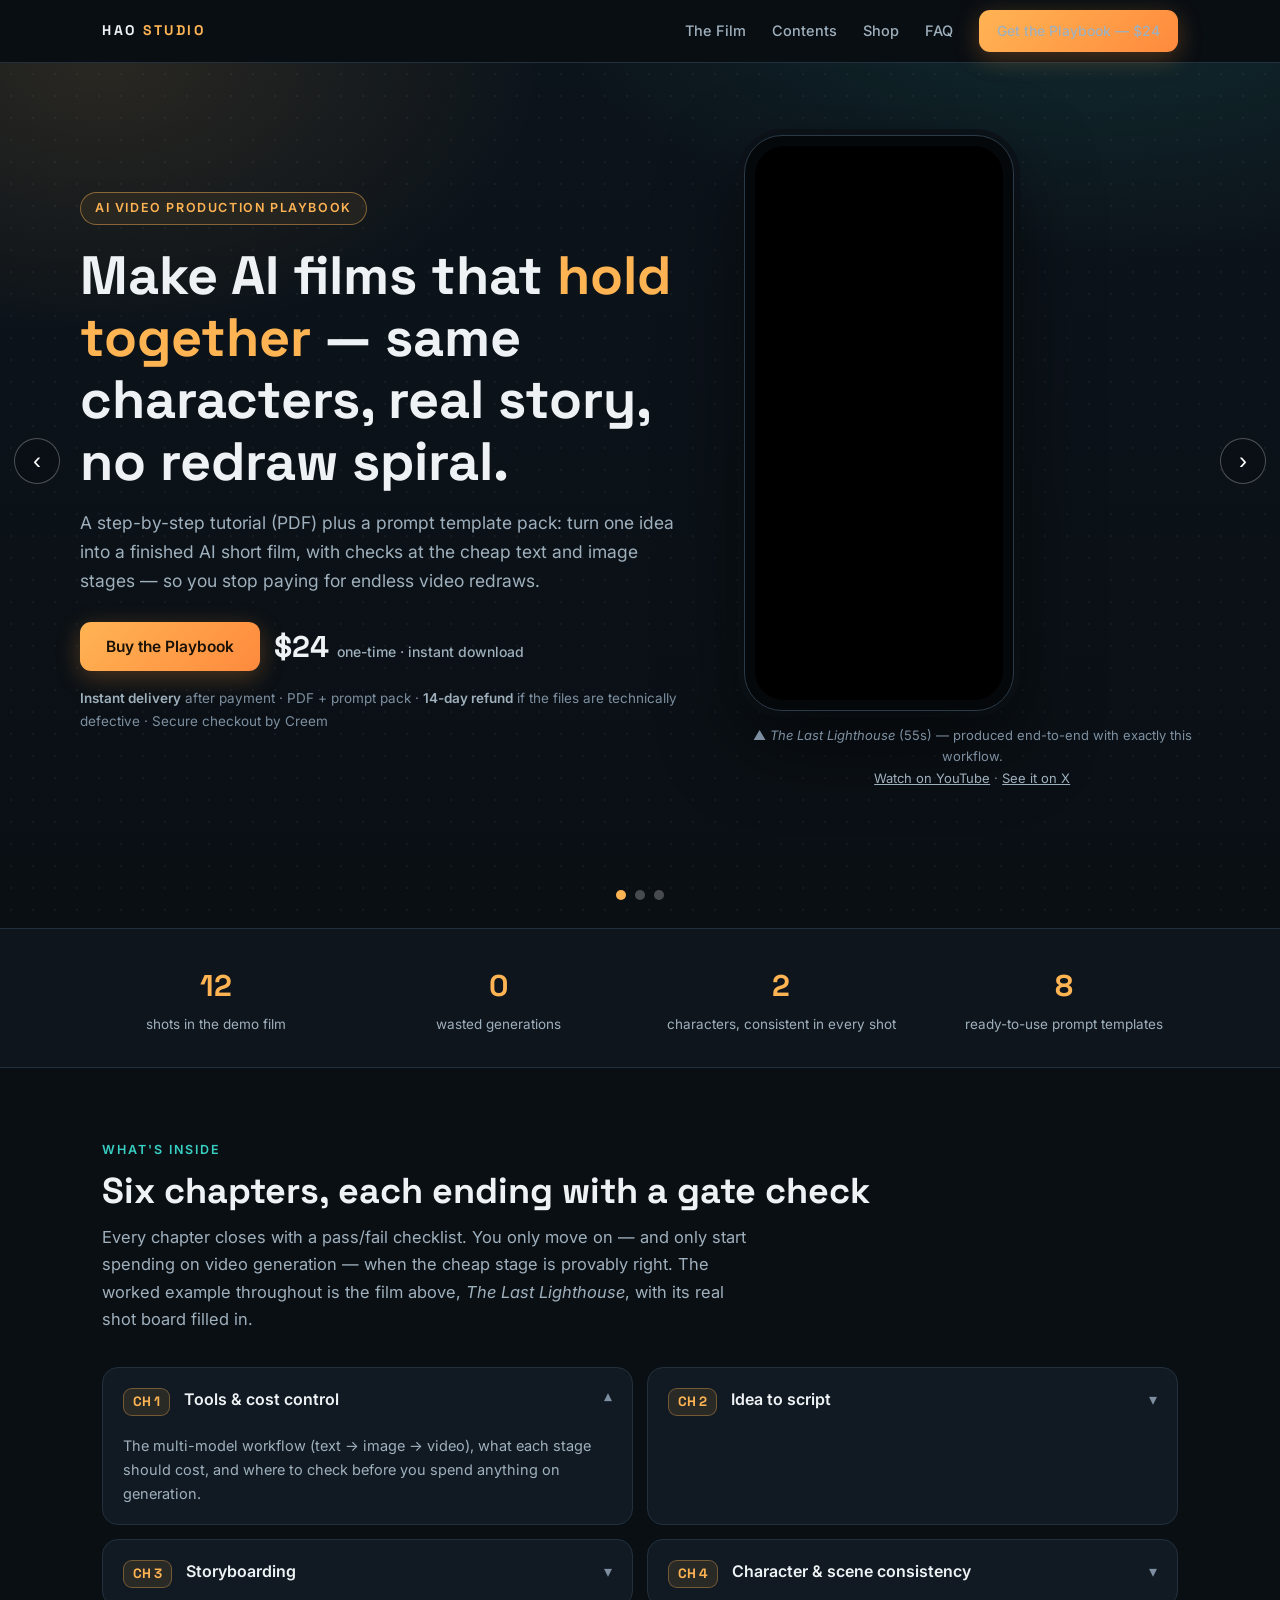
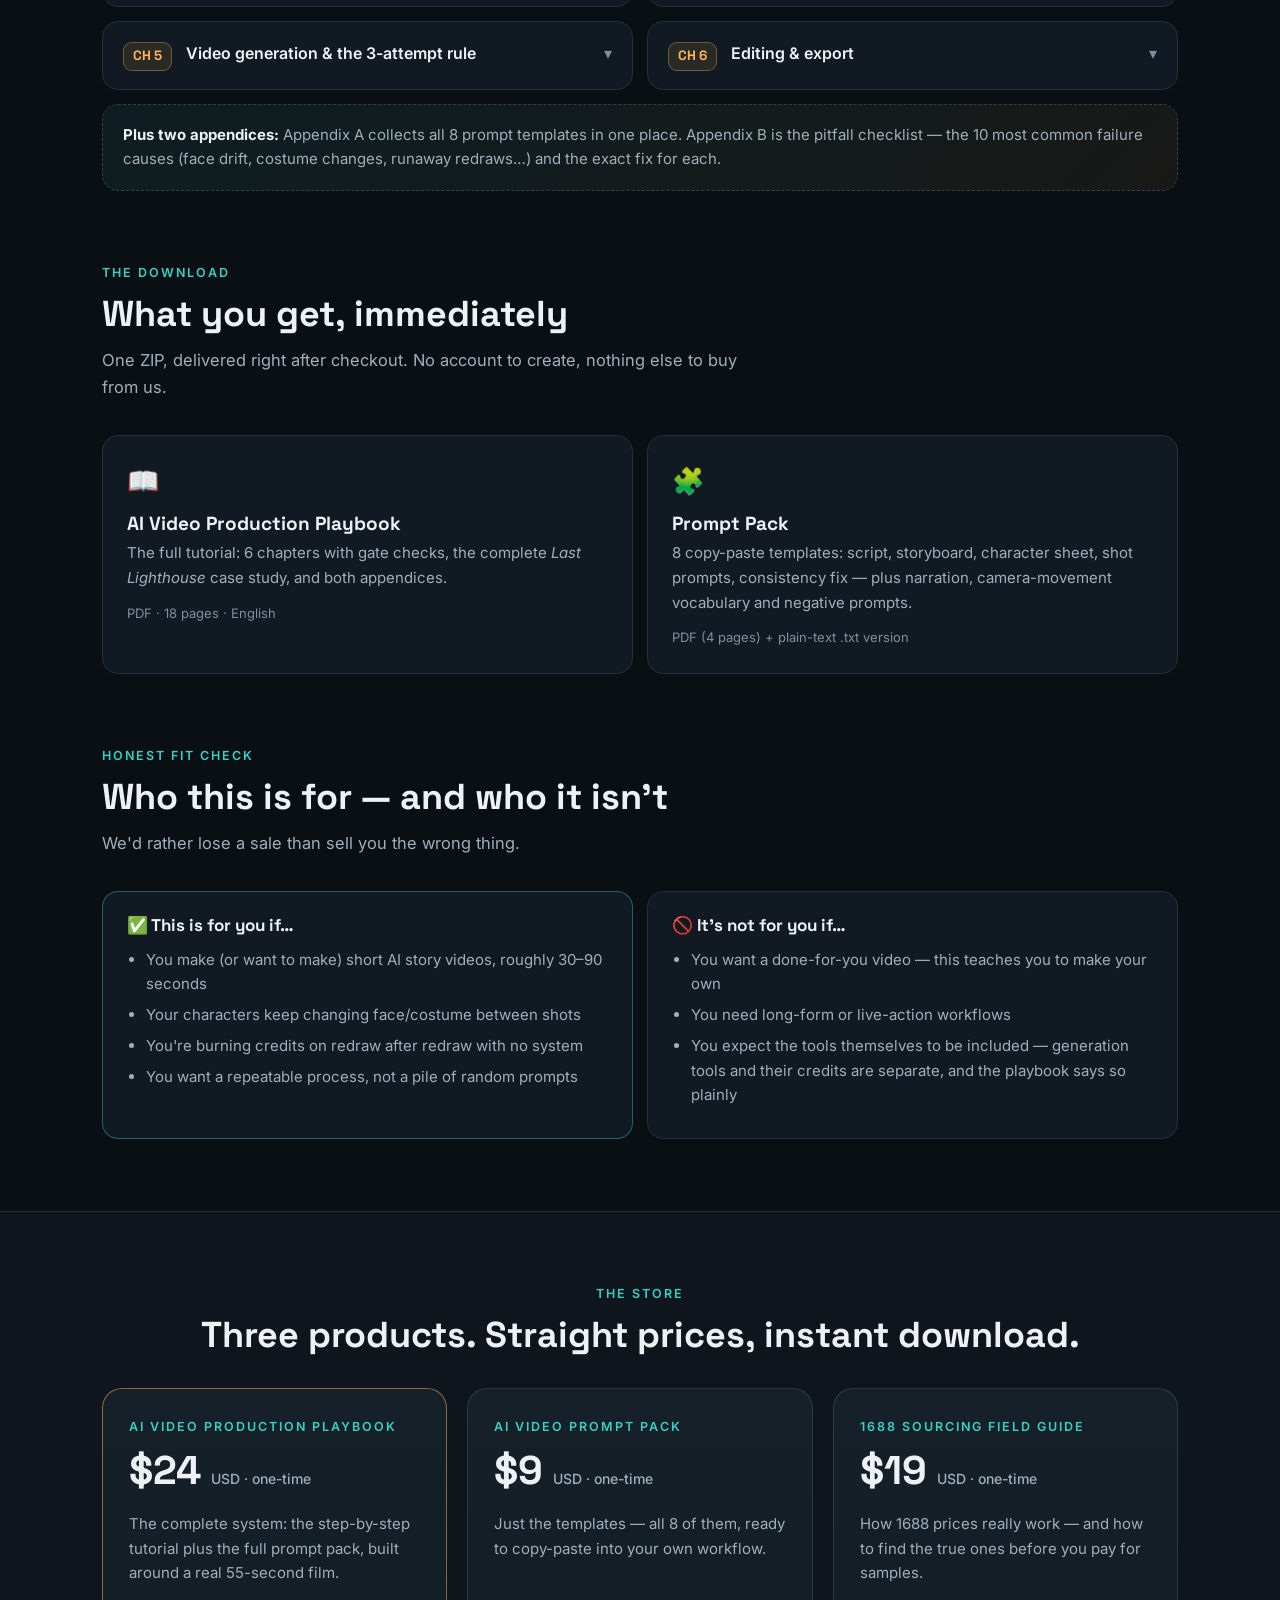
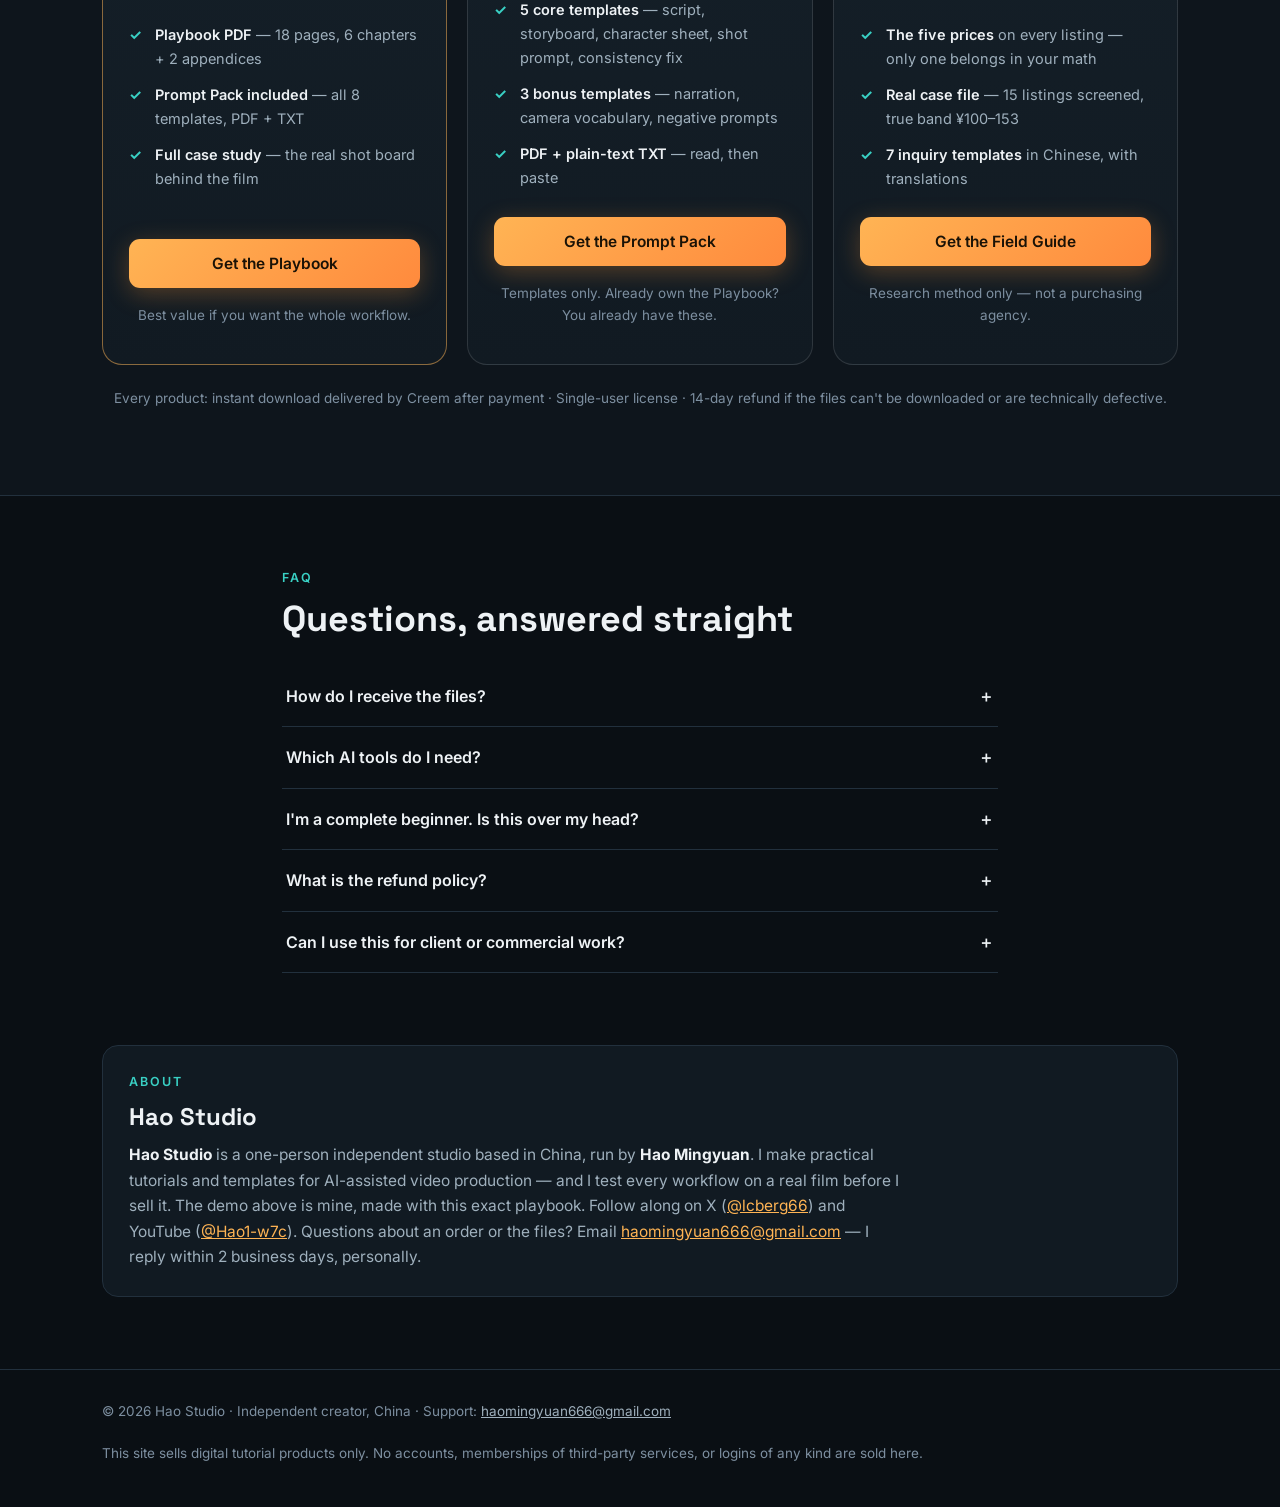
==== commit d0a5eafa: "Turn hero into a 3-product carousel with demos" ====
--- a/index.html
+++ b/index.html
@@ -134,6 +134,29 @@
   .guide-card li b{color:var(--ink);font-weight:600}
   .guide-card .btn{display:block;text-align:center}
   .guide-card .hook{color:var(--mut);font-size:16px;margin-top:10px}
+  .hero{position:relative}
+  .slide{display:none}
+  .slide.active{display:block;animation:fadein .45s ease}
+  @keyframes fadein{from{opacity:0;transform:translateY(8px)}to{opacity:1;transform:none}}
+  .car-btn{position:absolute;top:46%;transform:translateY(-50%);z-index:6;width:46px;height:46px;border-radius:50%;border:1px solid rgba(255,255,255,.28);background:rgba(10,14,20,.55);color:#fff;font-size:24px;line-height:1;cursor:pointer}
+  .car-btn:hover{border-color:var(--amber);color:var(--amber)}
+  .car-btn.prev{left:14px}
+  .car-btn.next{right:14px}
+  .car-dots{display:flex;gap:9px;justify-content:center;padding:4px 0 28px}
+  .car-dots button{width:10px;height:10px;border-radius:50%;border:none;background:rgba(255,255,255,.25);cursor:pointer;padding:0}
+  .car-dots button.on{background:var(--amber)}
+  @media(max-width:760px){.car-btn{width:38px;height:38px;font-size:19px}.car-btn.prev{left:6px}.car-btn.next{right:6px}}
+  .doc{background:#f7f3ea;color:#1c2330;border-radius:14px;padding:22px 22px 16px;box-shadow:0 24px 60px rgba(0,0,0,.45);transform:rotate(-1.2deg);max-width:430px;margin:0 auto;text-align:left}
+  .doc h4{margin:0 0 4px;font-size:13px;letter-spacing:.05em;text-transform:uppercase;color:#8a6d1f}
+  .doc .dt{font-family:'Space Grotesk';font-size:20px;font-weight:700;margin-bottom:10px}
+  .doc table{width:100%;border-collapse:collapse;font-size:13px}
+  .doc th,.doc td{border-bottom:1px solid #ddd3bd;padding:6px 4px;text-align:left;vertical-align:top}
+  .doc th{font-weight:600;white-space:nowrap}
+  .doc .ok{color:#0d7a5f;font-weight:700}
+  .doc .bad{color:#b3382c;font-weight:600}
+  .doc .field{border:1.5px dashed #b9a86f;border-radius:8px;padding:8px 10px;font-size:13.5px;margin:8px 0;background:#fffdf6}
+  .doc .fl{font-size:11px;letter-spacing:.06em;text-transform:uppercase;color:#8a6d1f;font-weight:700}
+  .doc .doc-note{font-size:12.5px;color:#6b7280;margin:10px 0 2px}
   .shop-grid{display:grid;grid-template-columns:repeat(3,1fr);gap:20px;align-items:stretch}
   .shop-card{background:linear-gradient(180deg,var(--panel2),var(--panel));border:1px solid rgba(255,255,255,.12);border-radius:20px;padding:28px 26px 24px;display:flex;flex-direction:column}
   .shop-card.featured{border-color:rgba(255,180,84,.5)}
@@ -178,28 +201,99 @@
   </div>
 </nav>
 
-<header class="hero">
-  <div class="wrap hero-in">
-    <div>
-      <span class="badge">AI Video Production Playbook</span>
-      <h1>Make AI films that <em>hold together</em> — same characters, real story, no redraw spiral.</h1>
-      <p class="sub">A step-by-step tutorial (PDF) plus a prompt template pack: turn one idea into a finished AI short film, with checks at the cheap text and image stages — so you stop paying for endless video redraws.</p>
-      <div class="cta-row">
-        <a class="btn" href="https://www.creem.io/product/prod_5D47vS65nFsqtTf9b8untx">Buy the Playbook</a>
-        <span class="price-tag">$24 <small>one-time · instant download</small></span>
-      </div>
-      <p class="trust"><b>Instant delivery</b> after payment · PDF + prompt pack · <b>14-day refund</b> if the files are technically defective · Secure checkout by Creem</p>
-    </div>
-    <div class="phone-col" id="film">
+<header class="hero" id="film">
+  <button class="car-btn prev" aria-label="Previous product">&#8249;</button>
+  <button class="car-btn next" aria-label="Next product">&#8250;</button>
+
+  <div class="slide active">
+    <div class="wrap hero-in">
       <div>
-        <div class="phone">
-          <div class="screen">
-            <iframe src="https://www.youtube.com/embed/mT4rlyXJbD8" title="The Last Lighthouse — AI short film made with this playbook" loading="lazy" allow="accelerometer; autoplay; encrypted-media; picture-in-picture" allowfullscreen></iframe>
+        <span class="badge">AI Video Production Playbook</span>
+        <h1>Make AI films that <em>hold together</em> — same characters, real story, no redraw spiral.</h1>
+        <p class="sub">A step-by-step tutorial (PDF) plus a prompt template pack: turn one idea into a finished AI short film, with checks at the cheap text and image stages — so you stop paying for endless video redraws.</p>
+        <div class="cta-row">
+          <a class="btn" href="https://www.creem.io/product/prod_5D47vS65nFsqtTf9b8untx">Buy the Playbook</a>
+          <span class="price-tag">$24 <small>one-time · instant download</small></span>
+        </div>
+        <p class="trust"><b>Instant delivery</b> after payment · PDF + prompt pack · <b>14-day refund</b> if the files are technically defective · Secure checkout by Creem</p>
+      </div>
+      <div class="phone-col">
+        <div>
+          <div class="phone">
+            <div class="screen">
+              <iframe src="https://www.youtube.com/embed/mT4rlyXJbD8" title="The Last Lighthouse — AI short film made with this playbook" loading="lazy" allow="accelerometer; autoplay; encrypted-media; picture-in-picture" allowfullscreen></iframe>
+            </div>
           </div>
-        </div>
-        <p class="phone-cap">▲ <i>The Last Lighthouse</i> (55s) — produced end-to-end with exactly this workflow.<br><a href="https://youtube.com/shorts/mT4rlyXJbD8">Watch on YouTube</a> · <a href="https://x.com/lcberg66/status/2121867556634190144">See it on X</a></p>
-      </div>
-    </div>
+          <p class="phone-cap">▲ <i>The Last Lighthouse</i> (55s) — produced end-to-end with exactly this workflow.<br><a href="https://youtube.com/shorts/mT4rlyXJbD8">Watch on YouTube</a> · <a href="https://x.com/lcberg66/status/2121867556634190144">See it on X</a></p>
+        </div>
+      </div>
+    </div>
+  </div>
+
+  <div class="slide">
+    <div class="wrap hero-in">
+      <div>
+        <span class="badge">AI Video Prompt Pack</span>
+        <h1>The 8 templates behind a film with <em>zero redraws</em>.</h1>
+        <p class="sub">Just the prompts: script, storyboard, character sheet, shot prompt and the consistency fix — plus narration, camera-movement and negative-prompt bonuses. The exact templates used to finish a 55-second film in 12 shots.</p>
+        <div class="cta-row">
+          <a class="btn" href="https://www.creem.io/product/prod_6ztDgfFOknyuvSxs7vQGsj">Buy the Prompt Pack</a>
+          <span class="price-tag">$9 <small>one-time · instant download</small></span>
+        </div>
+        <p class="trust"><b>Instant delivery</b> after payment · PDF + copy-paste TXT · Templates only — no tutorial · <b>14-day refund</b> if the files are technically defective</p>
+      </div>
+      <div class="phone-col">
+        <div>
+          <div class="doc">
+            <h4>Template 03 · Character Sheet</h4>
+            <div class="dt">Lock the character before you generate</div>
+            <div class="field"><span class="fl">Face anchors</span><br>Weathered skin, deep-set eyes, grey-streaked beard</div>
+            <div class="field"><span class="fl">Costume anchors</span><br>Mustard oilskin jacket, wool watch cap, brass lamp key on a cord</div>
+            <div class="field"><span class="fl">Never change</span><br>Age, face shape, jacket colour — in any shot, any weather</div>
+            <p class="doc-note">Shown filled in with the keeper from The Last Lighthouse — 1 of 8 templates in the pack.</p>
+          </div>
+          <p class="phone-cap">▲ Inside the pack: the character-sheet template that kept the same man in all 12 shots.</p>
+        </div>
+      </div>
+    </div>
+  </div>
+
+  <div class="slide">
+    <div class="wrap hero-in">
+      <div>
+        <span class="badge">1688 Sourcing Field Guide</span>
+        <h1>1688's cheapest price is <em>bait</em>. Find the real one.</h1>
+        <p class="sub">How the platform's prices actually work — the five prices on every listing, the red flags you can judge from chat alone, and a complete real investigation: 15 listings screened, 9 suppliers questioned in Chinese, every quote logged.</p>
+        <div class="cta-row">
+          <a class="btn" href="https://www.creem.io/product/prod_7CuYU5mcz5ywyO2rtWuAlC">Buy the Field Guide</a>
+          <span class="price-tag">$19 <small>one-time · instant download</small></span>
+        </div>
+        <p class="trust"><b>Instant delivery</b> after payment · 14-page PDF + 7 inquiry templates (Chinese, with translations) · Research method only — not a purchasing agency</p>
+      </div>
+      <div class="phone-col">
+        <div>
+          <div class="doc">
+            <h4>Case file · Pet water dispenser 3.2L / 304</h4>
+            <div class="dt">One product, five prices</div>
+            <table>
+              <tr><th>Listing price</th><td>¥29.80</td><td class="bad">Bait — plastic / parts only</td></tr>
+              <tr><th>Chat "quote"</th><td>¥65</td><td class="bad">Unverified — name card, no numbers</td></tr>
+              <tr><th>Red-packet price</th><td>¥61</td><td class="bad">Full unit unconfirmed</td></tr>
+              <tr><th>Ex-factory · 200 pcs</th><td>¥108</td><td class="ok">Confirmed</td></tr>
+              <tr><th>Ex-factory · 500 pcs</th><td>¥106</td><td class="ok">Confirmed</td></tr>
+            </table>
+            <p class="doc-note">True band ¥100–153. The only prices that belong in your math: ¥106–108 (≈ $15.89–16.19).</p>
+          </div>
+          <p class="phone-cap">▲ From the guide's case file — real numbers, suppliers anonymized.</p>
+        </div>
+      </div>
+    </div>
+  </div>
+
+  <div class="car-dots">
+    <button class="on" aria-label="Show the Playbook"></button>
+    <button aria-label="Show the Prompt Pack"></button>
+    <button aria-label="Show the 1688 Field Guide"></button>
   </div>
 </header>
 
@@ -389,5 +483,16 @@
   </div>
 </footer>
 
+<script>
+(function(){
+  var slides=document.querySelectorAll('.slide'),dots=document.querySelectorAll('.car-dots button'),i=0,timer;
+  function show(n){i=(n+slides.length)%slides.length;slides.forEach(function(s,k){s.classList.toggle('active',k===i)});dots.forEach(function(d,k){d.classList.toggle('on',k===i)});}
+  function auto(){clearInterval(timer);timer=setInterval(function(){show(i+1)},9000);}
+  document.querySelector('.car-btn.prev').addEventListener('click',function(){show(i-1);auto();});
+  document.querySelector('.car-btn.next').addEventListener('click',function(){show(i+1);auto();});
+  dots.forEach(function(d,k){d.addEventListener('click',function(){show(k);auto();});});
+  auto();
+})();
+</script>
 </body>
 </html>
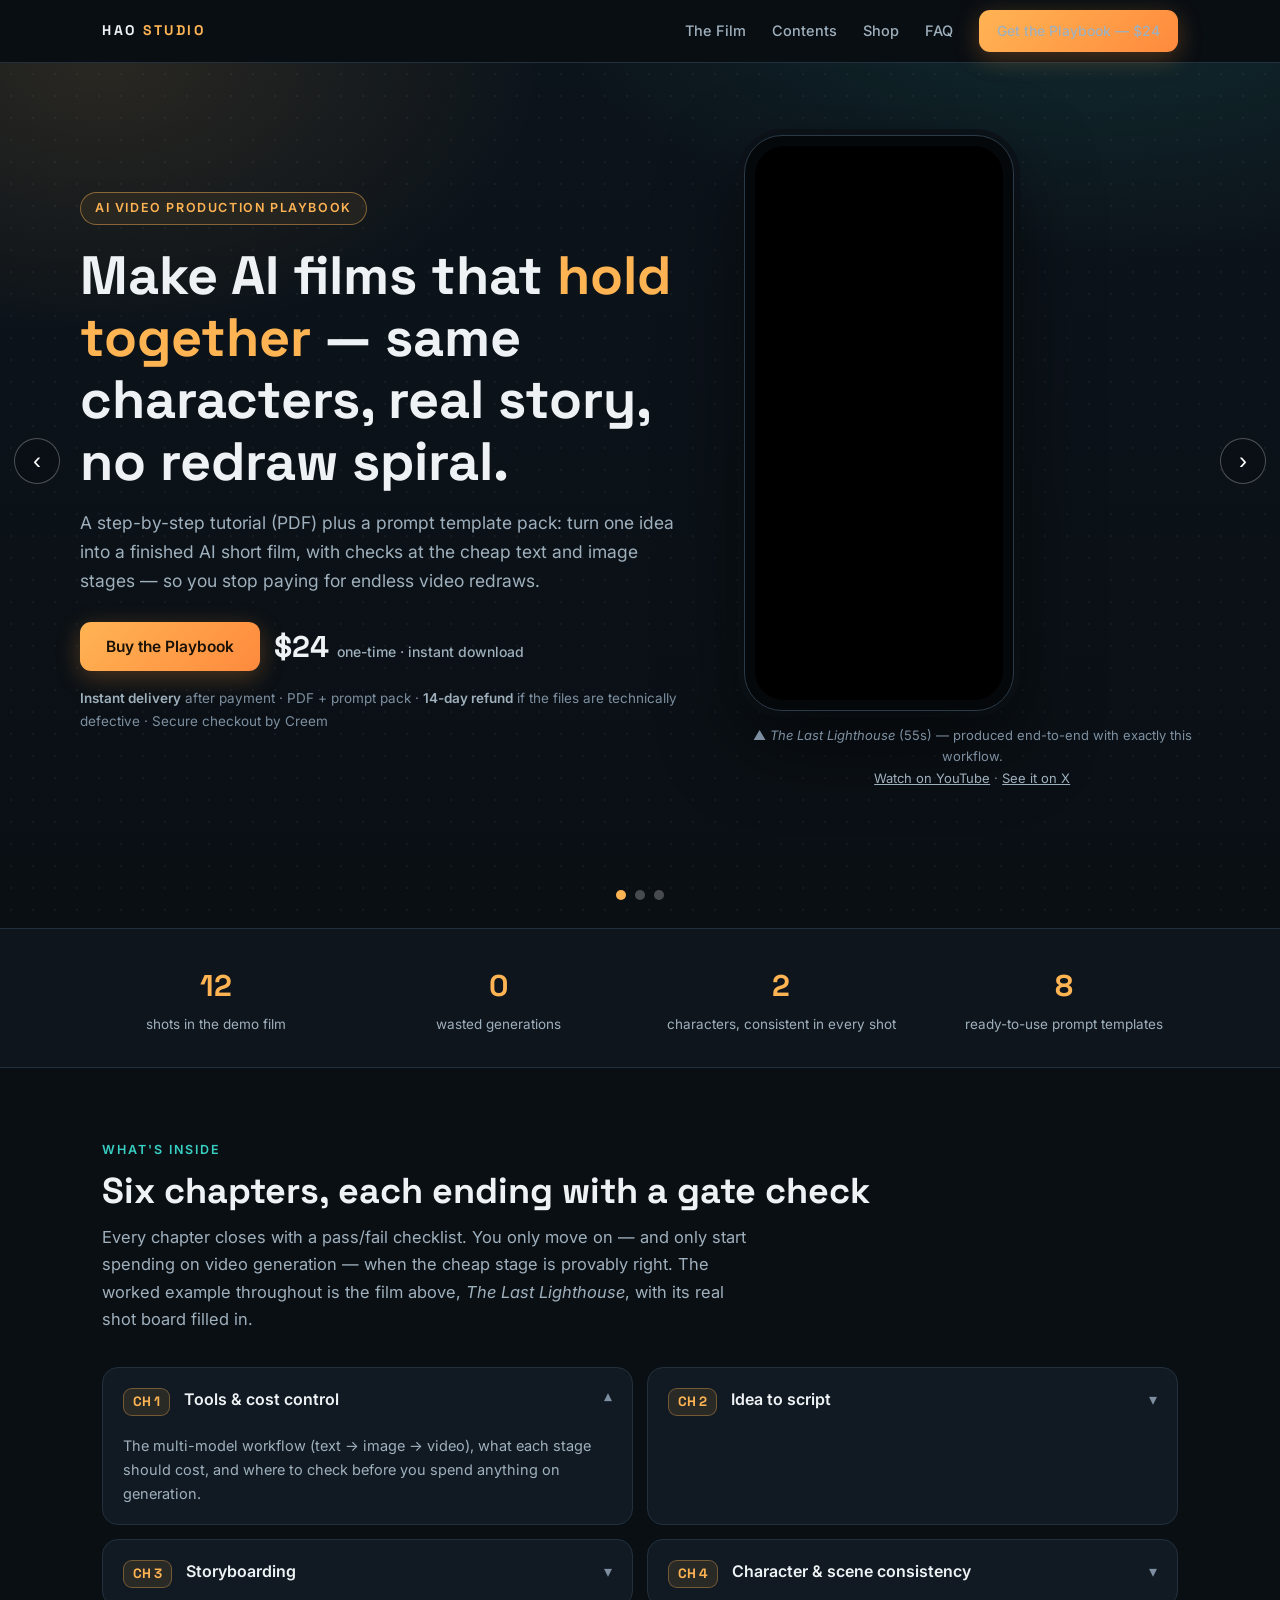
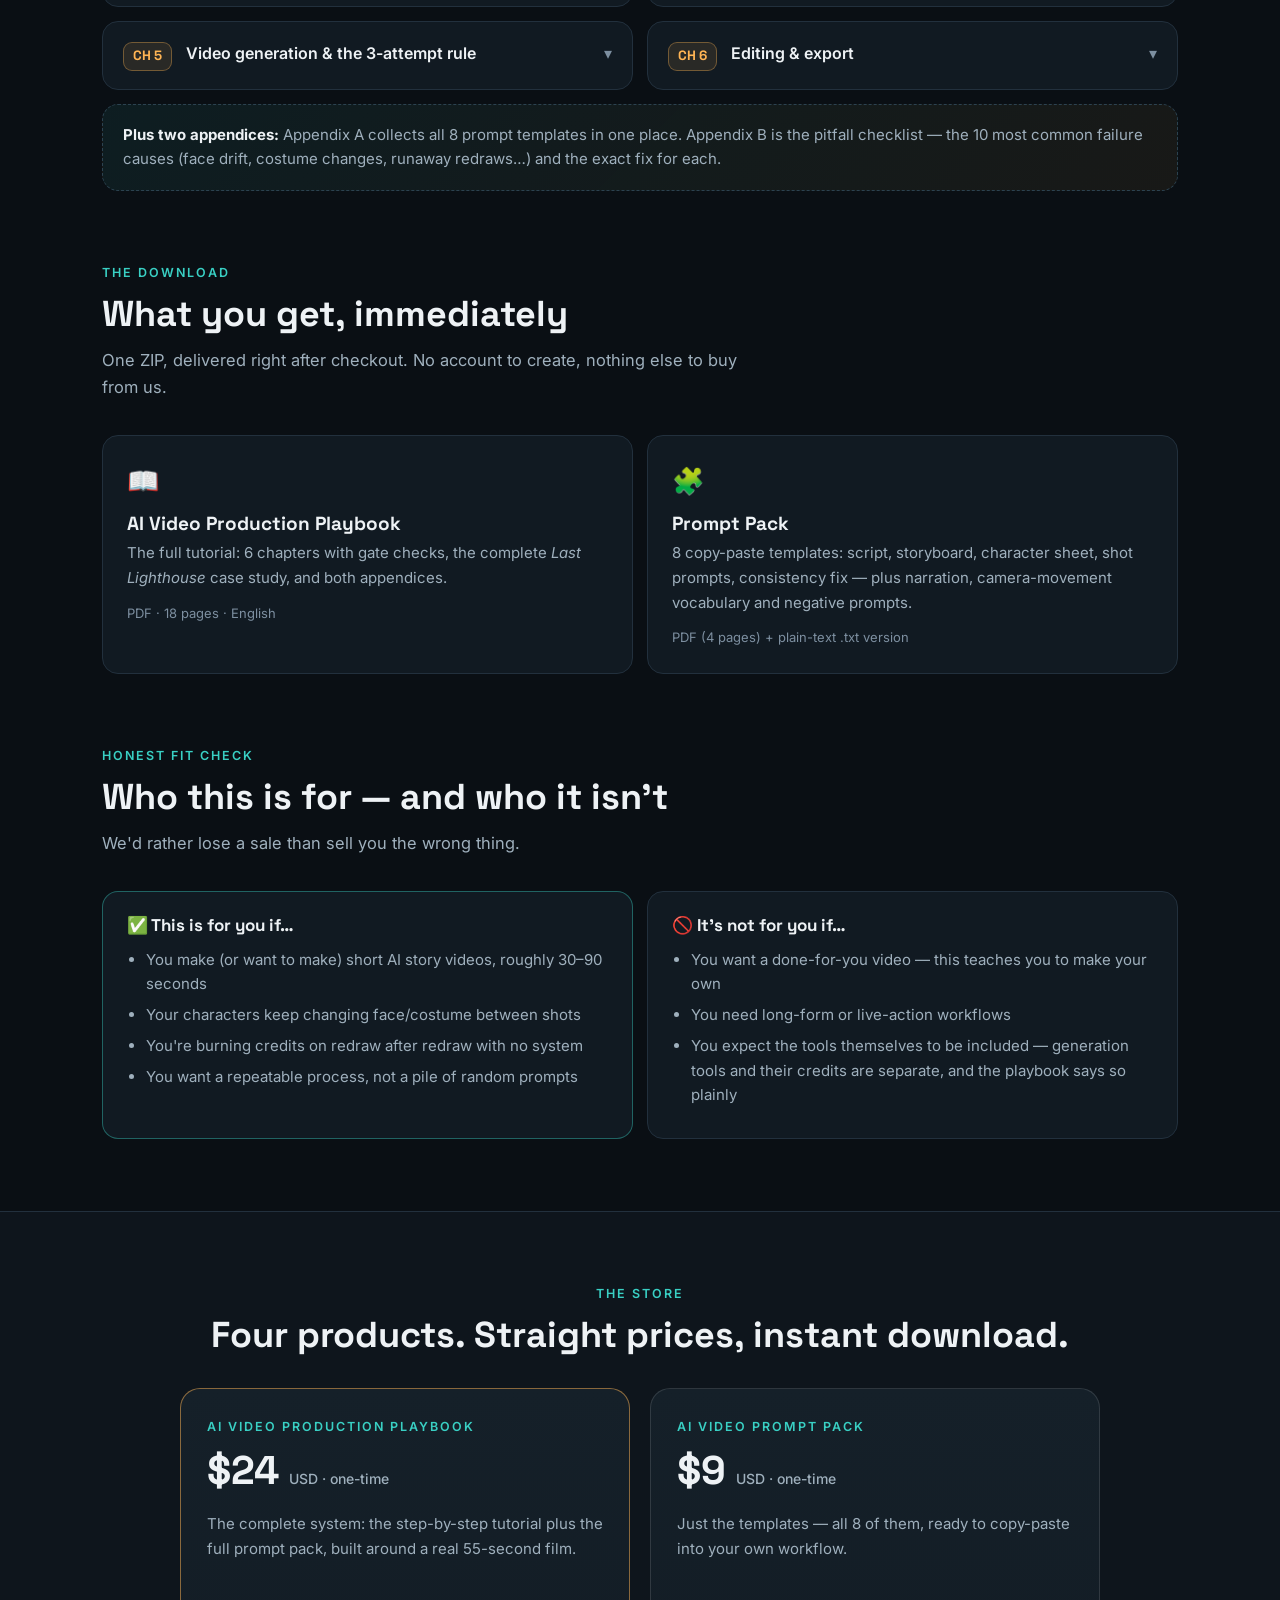
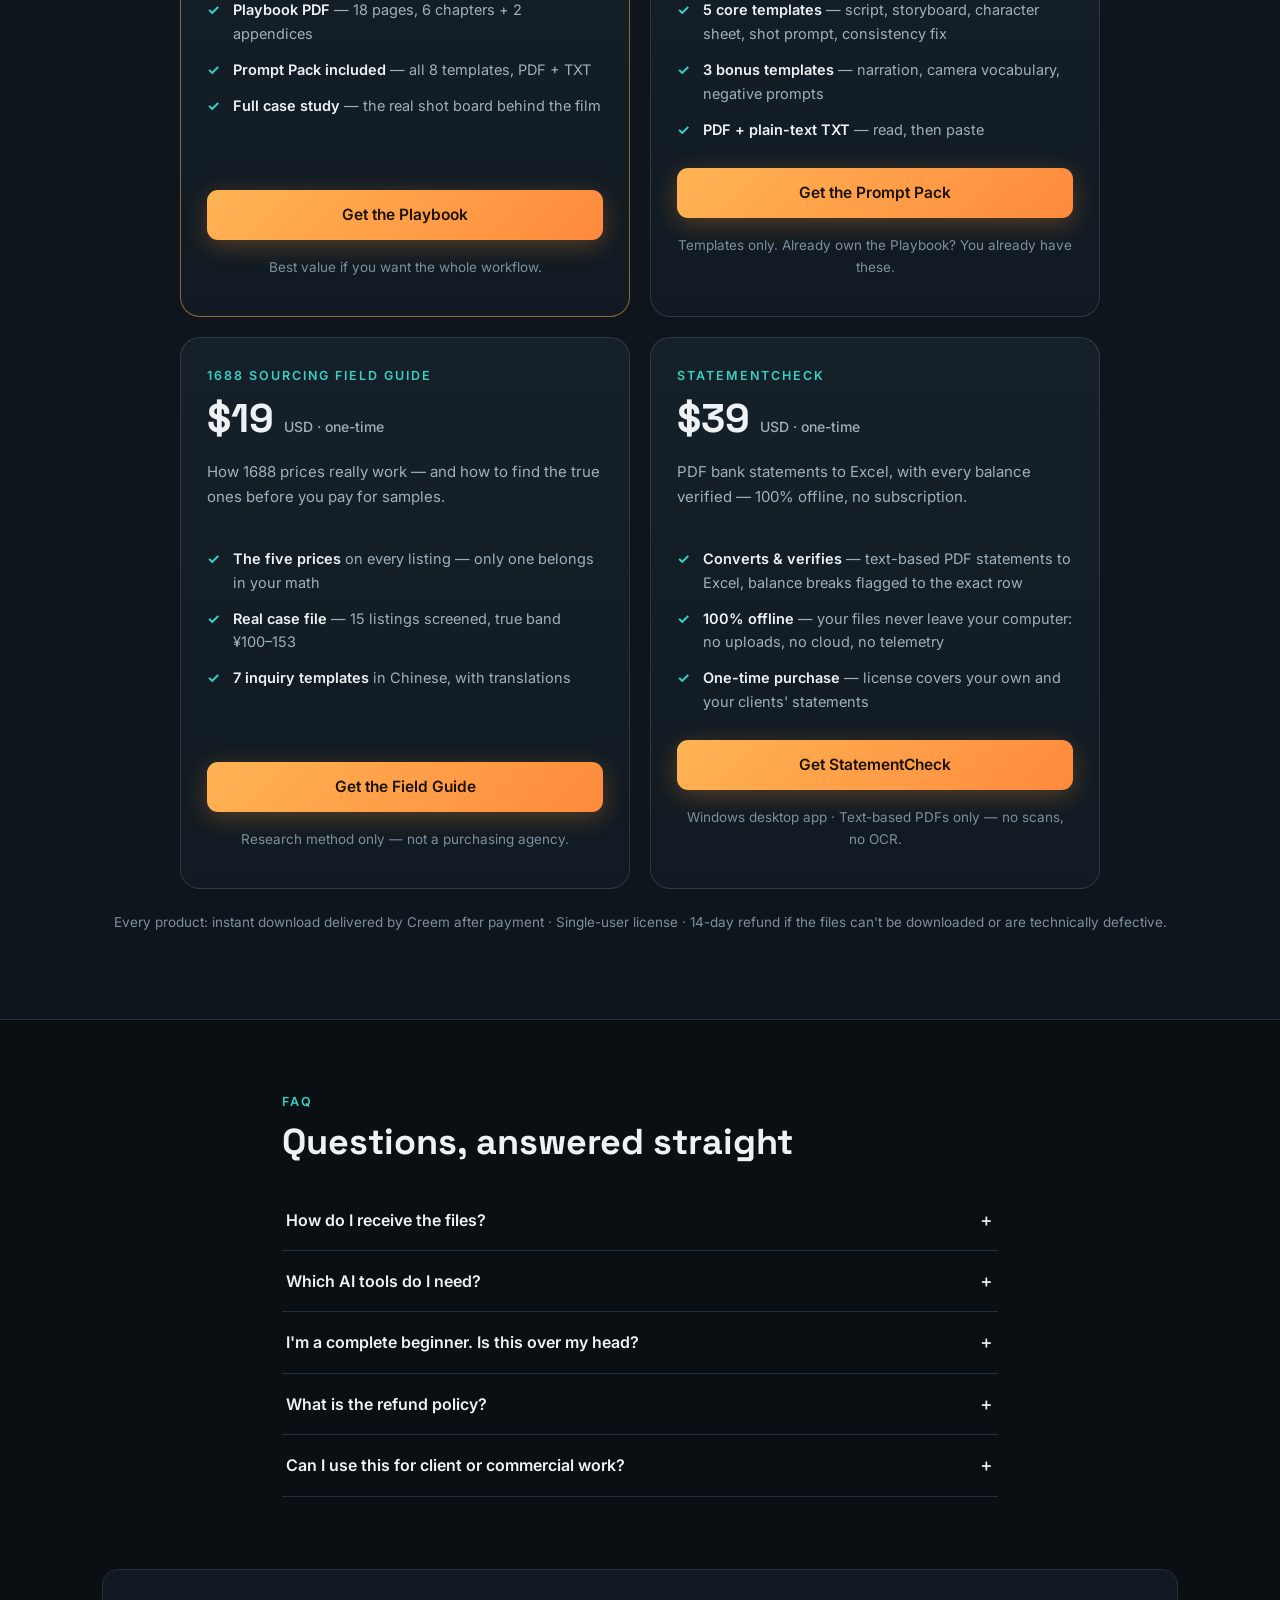
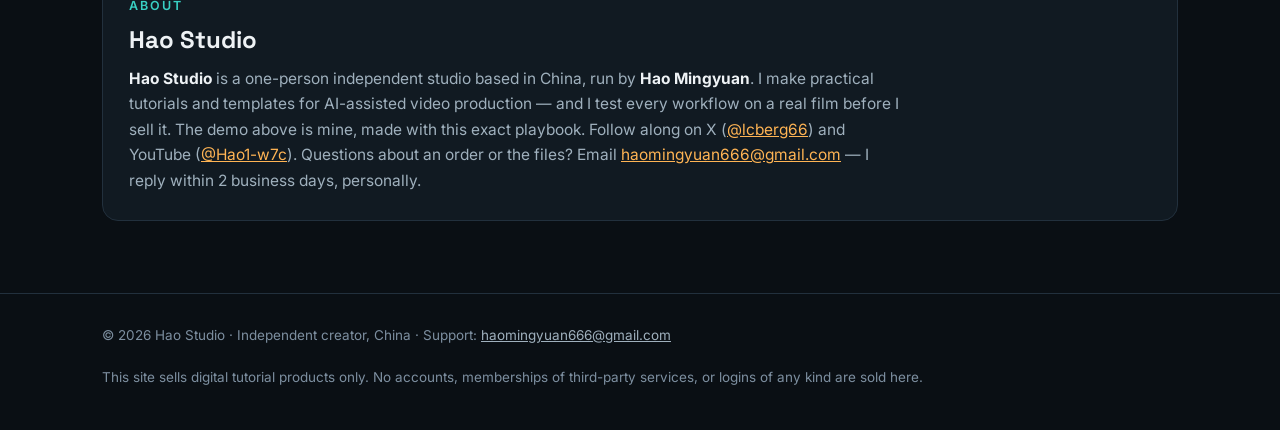
==== commit b06d3e00: "Add StatementCheck as fourth store product" ====
--- a/index.html
+++ b/index.html
@@ -157,7 +157,7 @@
   .doc .field{border:1.5px dashed #b9a86f;border-radius:8px;padding:8px 10px;font-size:13.5px;margin:8px 0;background:#fffdf6}
   .doc .fl{font-size:11px;letter-spacing:.06em;text-transform:uppercase;color:#8a6d1f;font-weight:700}
   .doc .doc-note{font-size:12.5px;color:#6b7280;margin:10px 0 2px}
-  .shop-grid{display:grid;grid-template-columns:repeat(3,1fr);gap:20px;align-items:stretch}
+  .shop-grid{display:grid;grid-template-columns:repeat(2,1fr);gap:20px;align-items:stretch;max-width:920px;margin:0 auto}
   .shop-card{background:linear-gradient(180deg,var(--panel2),var(--panel));border:1px solid rgba(255,255,255,.12);border-radius:20px;padding:28px 26px 24px;display:flex;flex-direction:column}
   .shop-card.featured{border-color:rgba(255,180,84,.5)}
   .shop-card .p{font-family:'Space Grotesk';font-size:40px;font-weight:700}
@@ -393,7 +393,7 @@
 <section class="pricing" id="shop">
   <div class="wrap">
     <div class="kicker" style="text-align:center">The Store</div>
-    <h2 class="sec-h" style="text-align:center">Three products. Straight prices, instant download.</h2>
+    <h2 class="sec-h" style="text-align:center">Four products. Straight prices, instant download.</h2>
     <div style="height:20px"></div>
     <div class="shop-grid">
       <div class="shop-card featured">
@@ -431,6 +431,18 @@
         </ul>
         <a class="btn" href="https://www.creem.io/product/prod_7CuYU5mcz5ywyO2rtWuAlC">Get the Field Guide</a>
         <p class="guarantee">Research method only — not a purchasing agency.</p>
+      </div>
+      <div class="shop-card">
+        <div class="kicker">StatementCheck</div>
+        <div class="p">$39 <small>USD · one-time</small></div>
+        <p class="hook">PDF bank statements to Excel, with every balance verified — 100% offline, no subscription.</p>
+        <ul>
+          <li><b>Converts &amp; verifies</b> — text-based PDF statements to Excel, balance breaks flagged to the exact row</li>
+          <li><b>100% offline</b> — your files never leave your computer: no uploads, no cloud, no telemetry</li>
+          <li><b>One-time purchase</b> — license covers your own and your clients' statements</li>
+        </ul>
+        <a class="btn" href="https://www.creem.io/product/prod_aAiByVAcqsTfVxlLkHfJC">Get StatementCheck</a>
+        <p class="guarantee">Windows desktop app · Text-based PDFs only — no scans, no OCR.</p>
       </div>
     </div>
     <p class="guarantee" style="margin-top:22px">Every product: instant download delivered by Creem after payment · Single-user license · 14-day refund if the files can't be downloaded or are technically defective.</p>
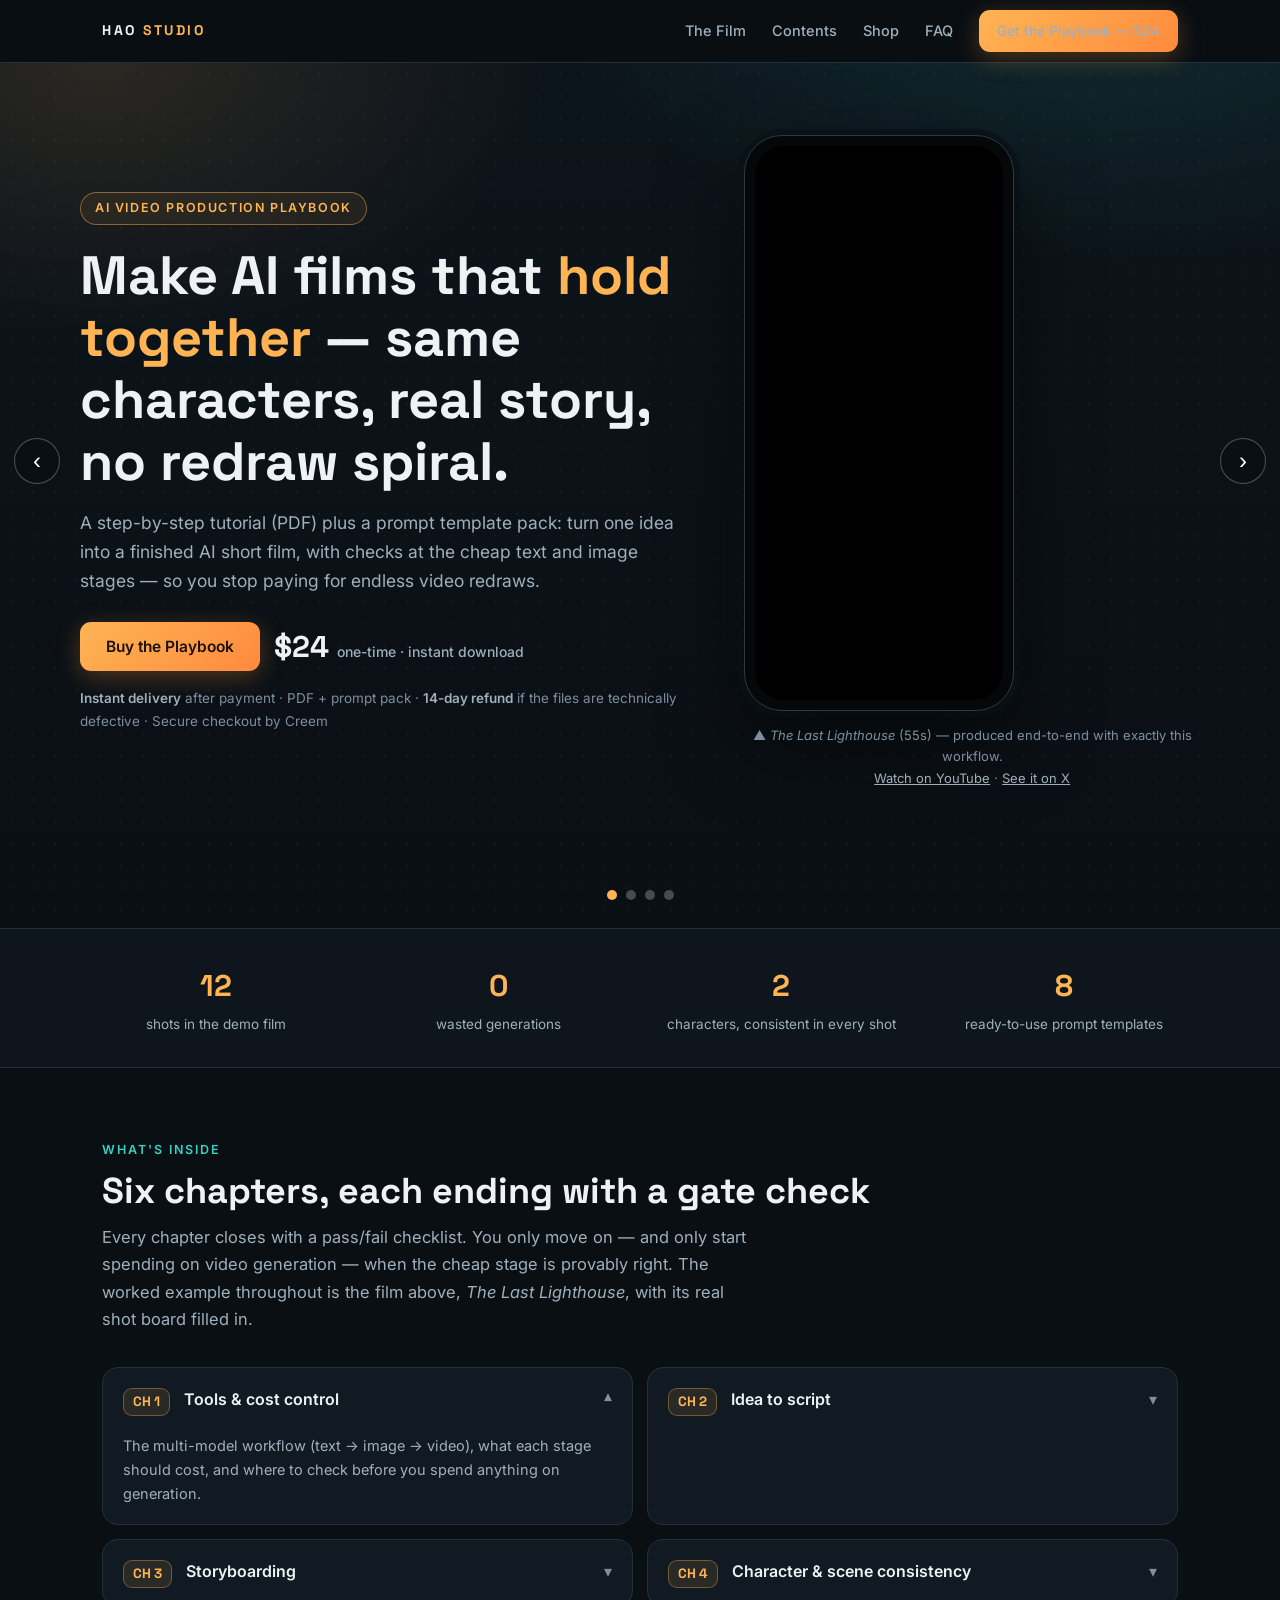
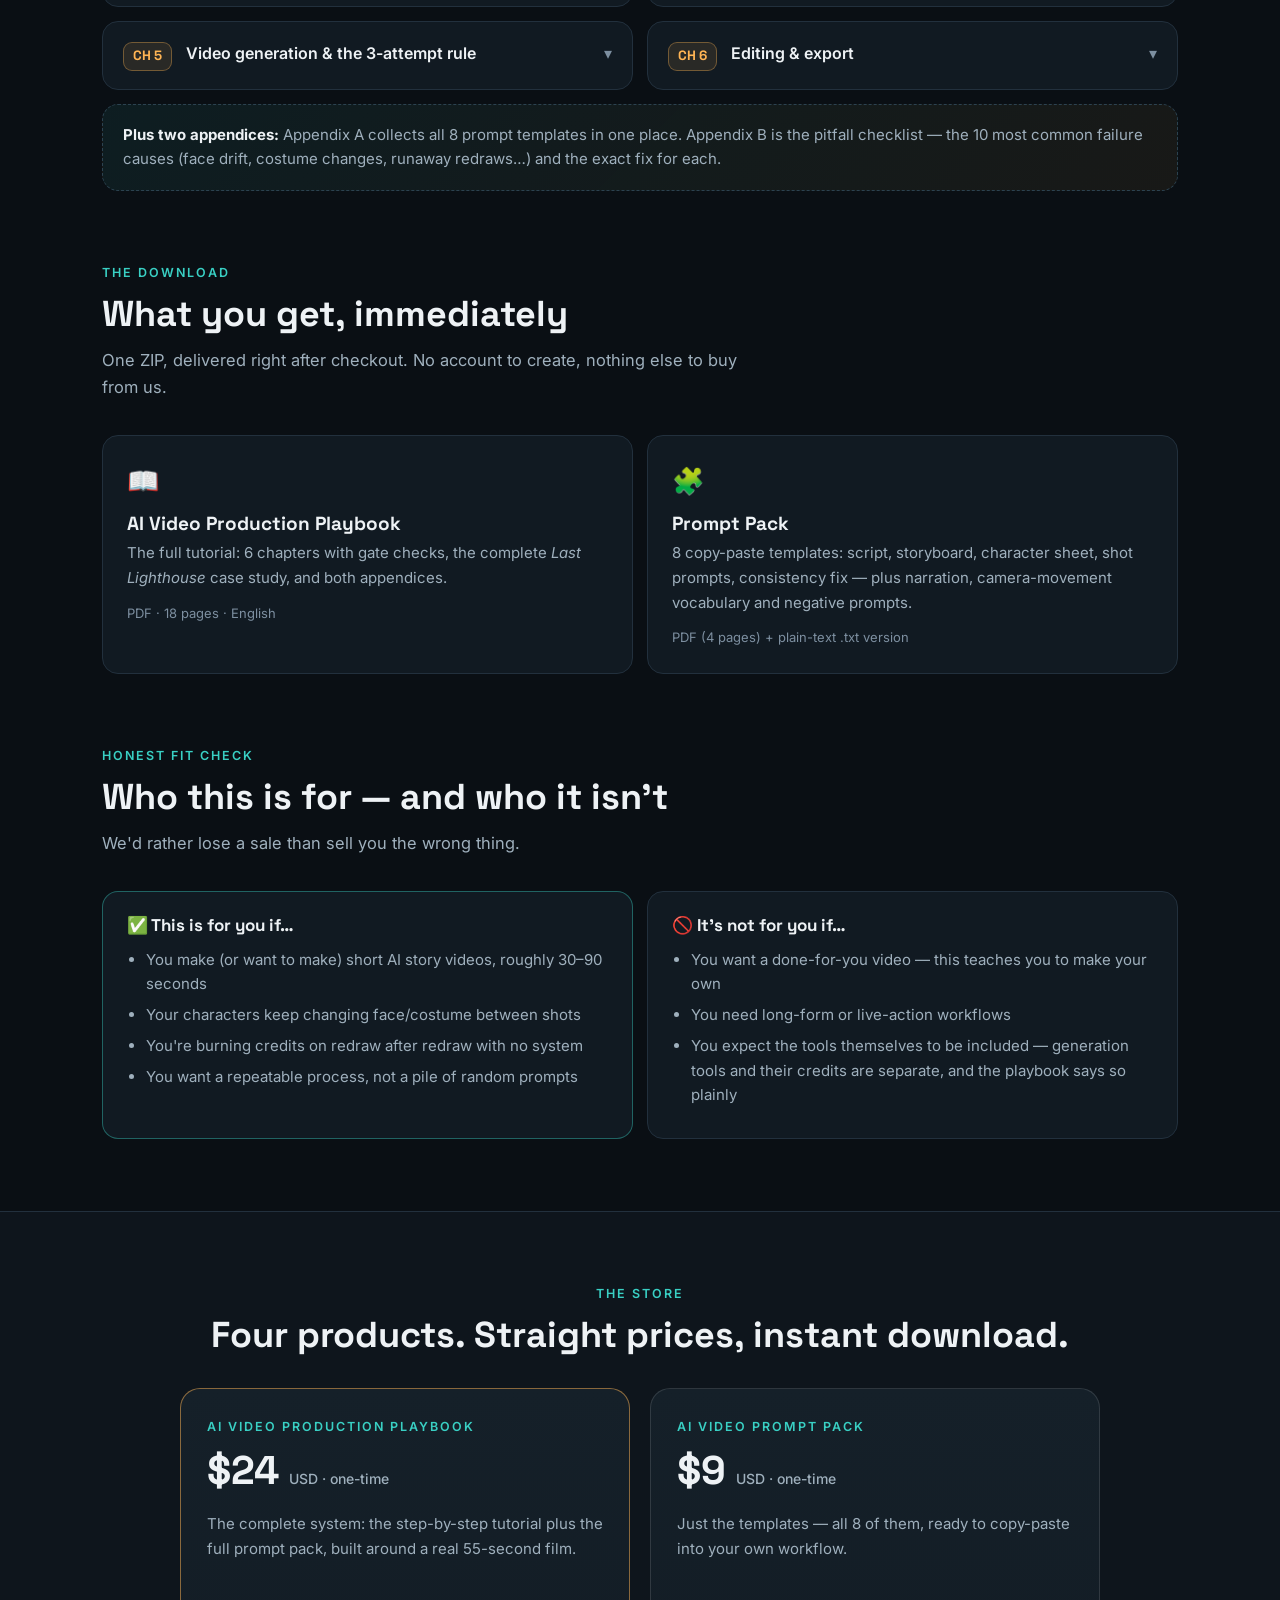
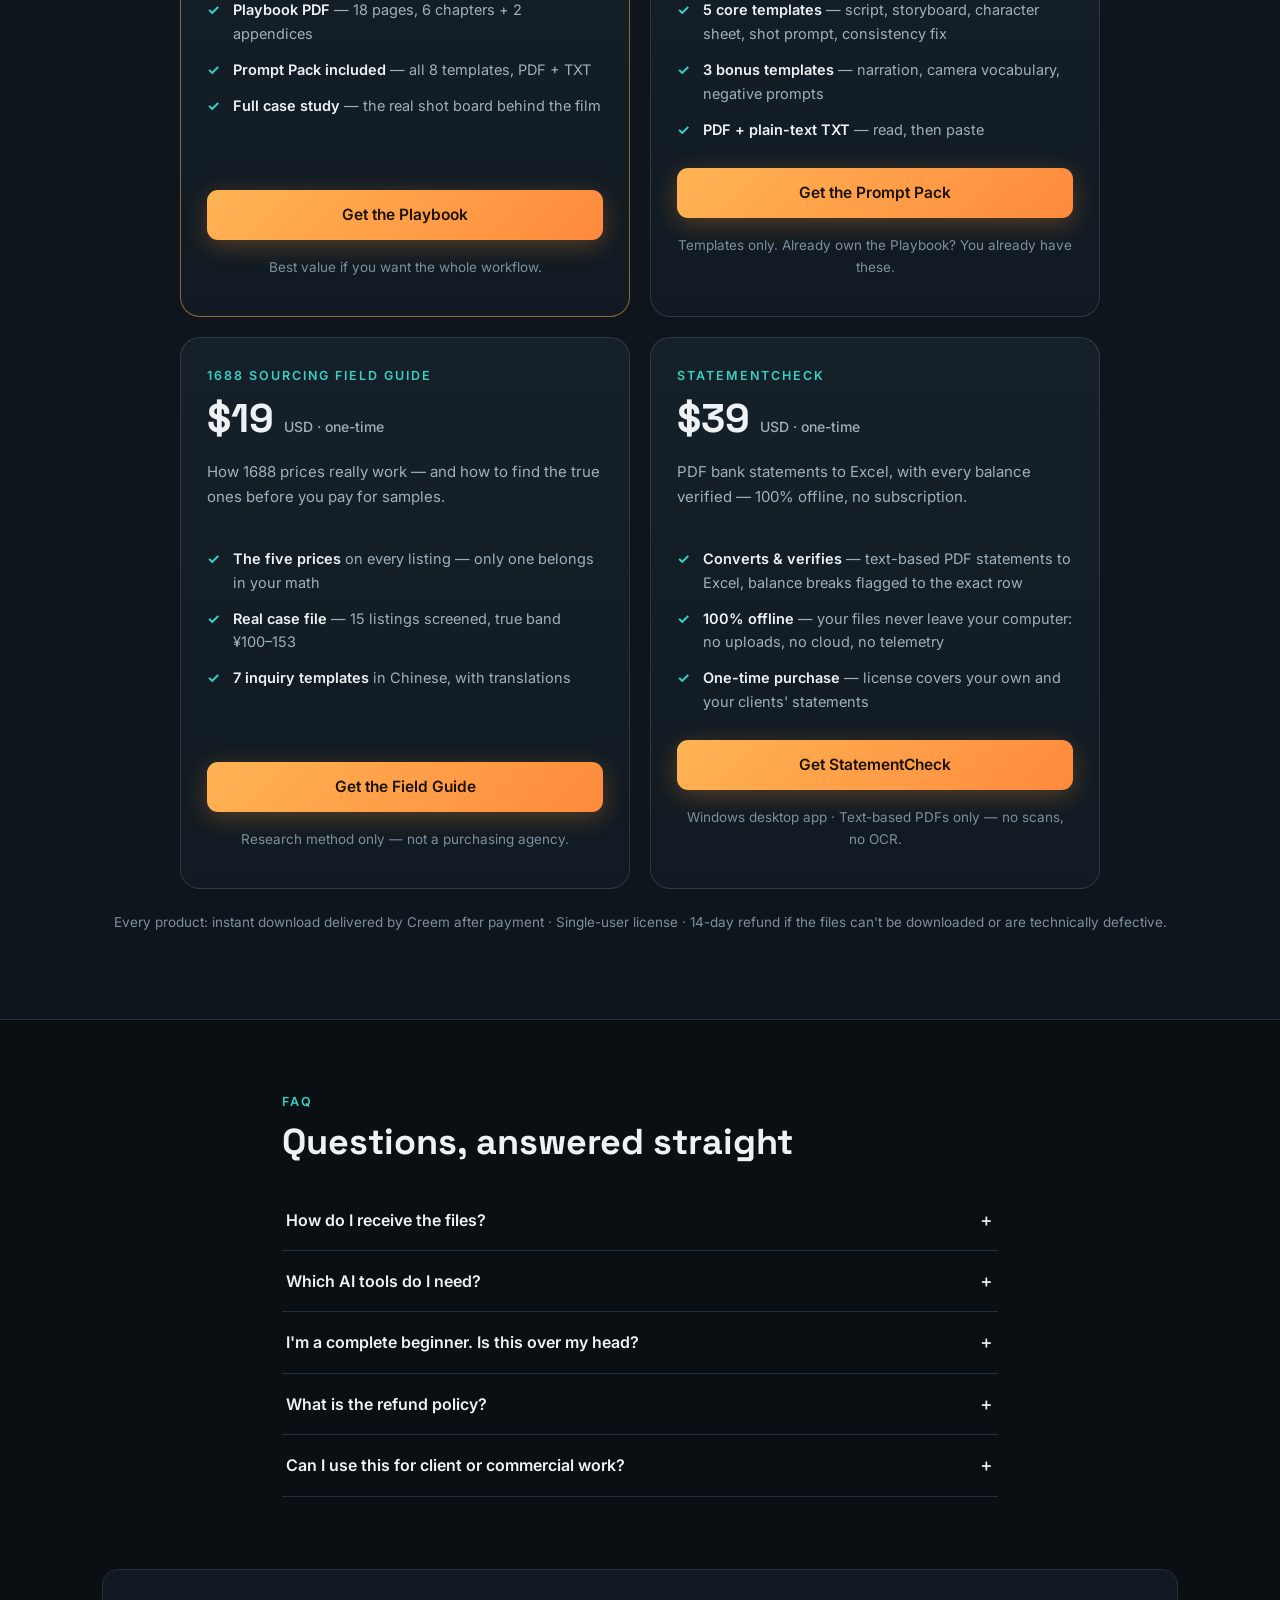
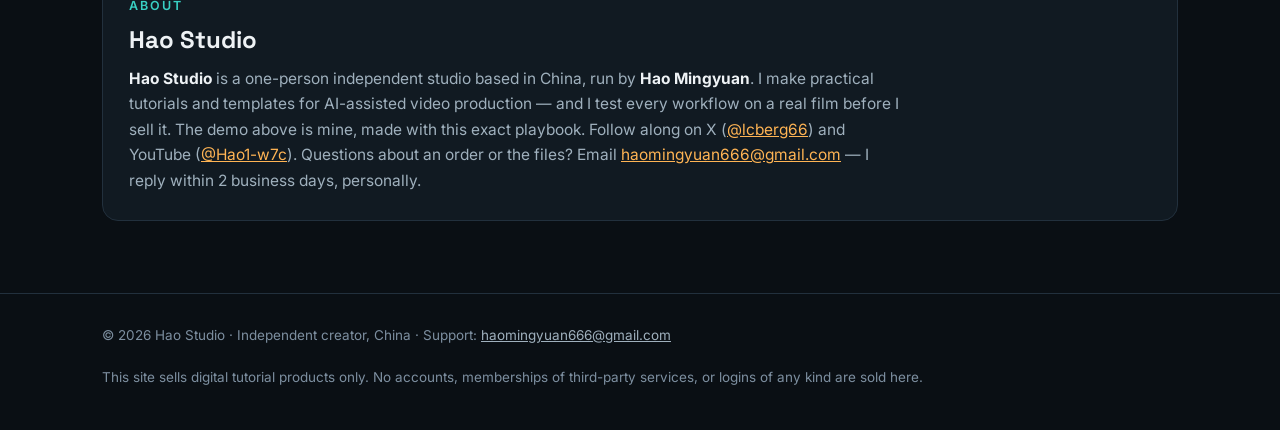
==== commit 948fbf86: "Add StatementCheck slide to hero carousel" ====
--- a/index.html
+++ b/index.html
@@ -290,10 +290,42 @@
     </div>
   </div>
 
+  <div class="slide">
+    <div class="wrap hero-in">
+      <div>
+        <span class="badge">StatementCheck</span>
+        <h1>Bank statements to Excel — with <em>every balance checked</em>.</h1>
+        <p class="sub">A Windows desktop app that converts text-based PDF bank statements to Excel and re-adds every balance as it goes. Breaks are flagged to the exact row, not buried — and it runs 100% offline, so your files never leave your computer.</p>
+        <div class="cta-row">
+          <a class="btn" href="https://www.creem.io/product/prod_aAiByVAcqsTfVxlLkHfJC">Buy StatementCheck</a>
+          <span class="price-tag">$39 <small>one-time · instant download</small></span>
+        </div>
+        <p class="trust"><b>Instant delivery</b> after payment · Windows app, no subscription · License covers your own and your clients' statements · Text-based PDFs only — no scans, no OCR</p>
+      </div>
+      <div class="phone-col">
+        <div>
+          <div class="doc">
+            <h4>StatementCheck · Verification report</h4>
+            <div class="dt">Sample statement — 25 transactions checked</div>
+            <table>
+              <tr><th>Transactions read</th><td>25</td><td class="ok">All rows parsed</td></tr>
+              <tr><th>Balance break</th><td>Row 14</td><td class="bad">Expected 8,489.82 · found 8,499.82 · +10.00</td></tr>
+              <tr><th>Totals</th><td>Live SUM</td><td class="ok">Recomputed in Excel</td></tr>
+              <tr><th>Needs review</th><td>8 rows</td><td class="ok">Flagged, not hidden</td></tr>
+            </table>
+            <p class="doc-note">From a real verification run — the +10.00 break above was planted in the sample on purpose. StatementCheck found it, to the row.</p>
+          </div>
+          <p class="phone-cap">▲ Inside the app: the checker catches what a quick glance never would.</p>
+        </div>
+      </div>
+    </div>
+  </div>
+
   <div class="car-dots">
     <button class="on" aria-label="Show the Playbook"></button>
     <button aria-label="Show the Prompt Pack"></button>
     <button aria-label="Show the 1688 Field Guide"></button>
+    <button aria-label="Show StatementCheck"></button>
   </div>
 </header>
 
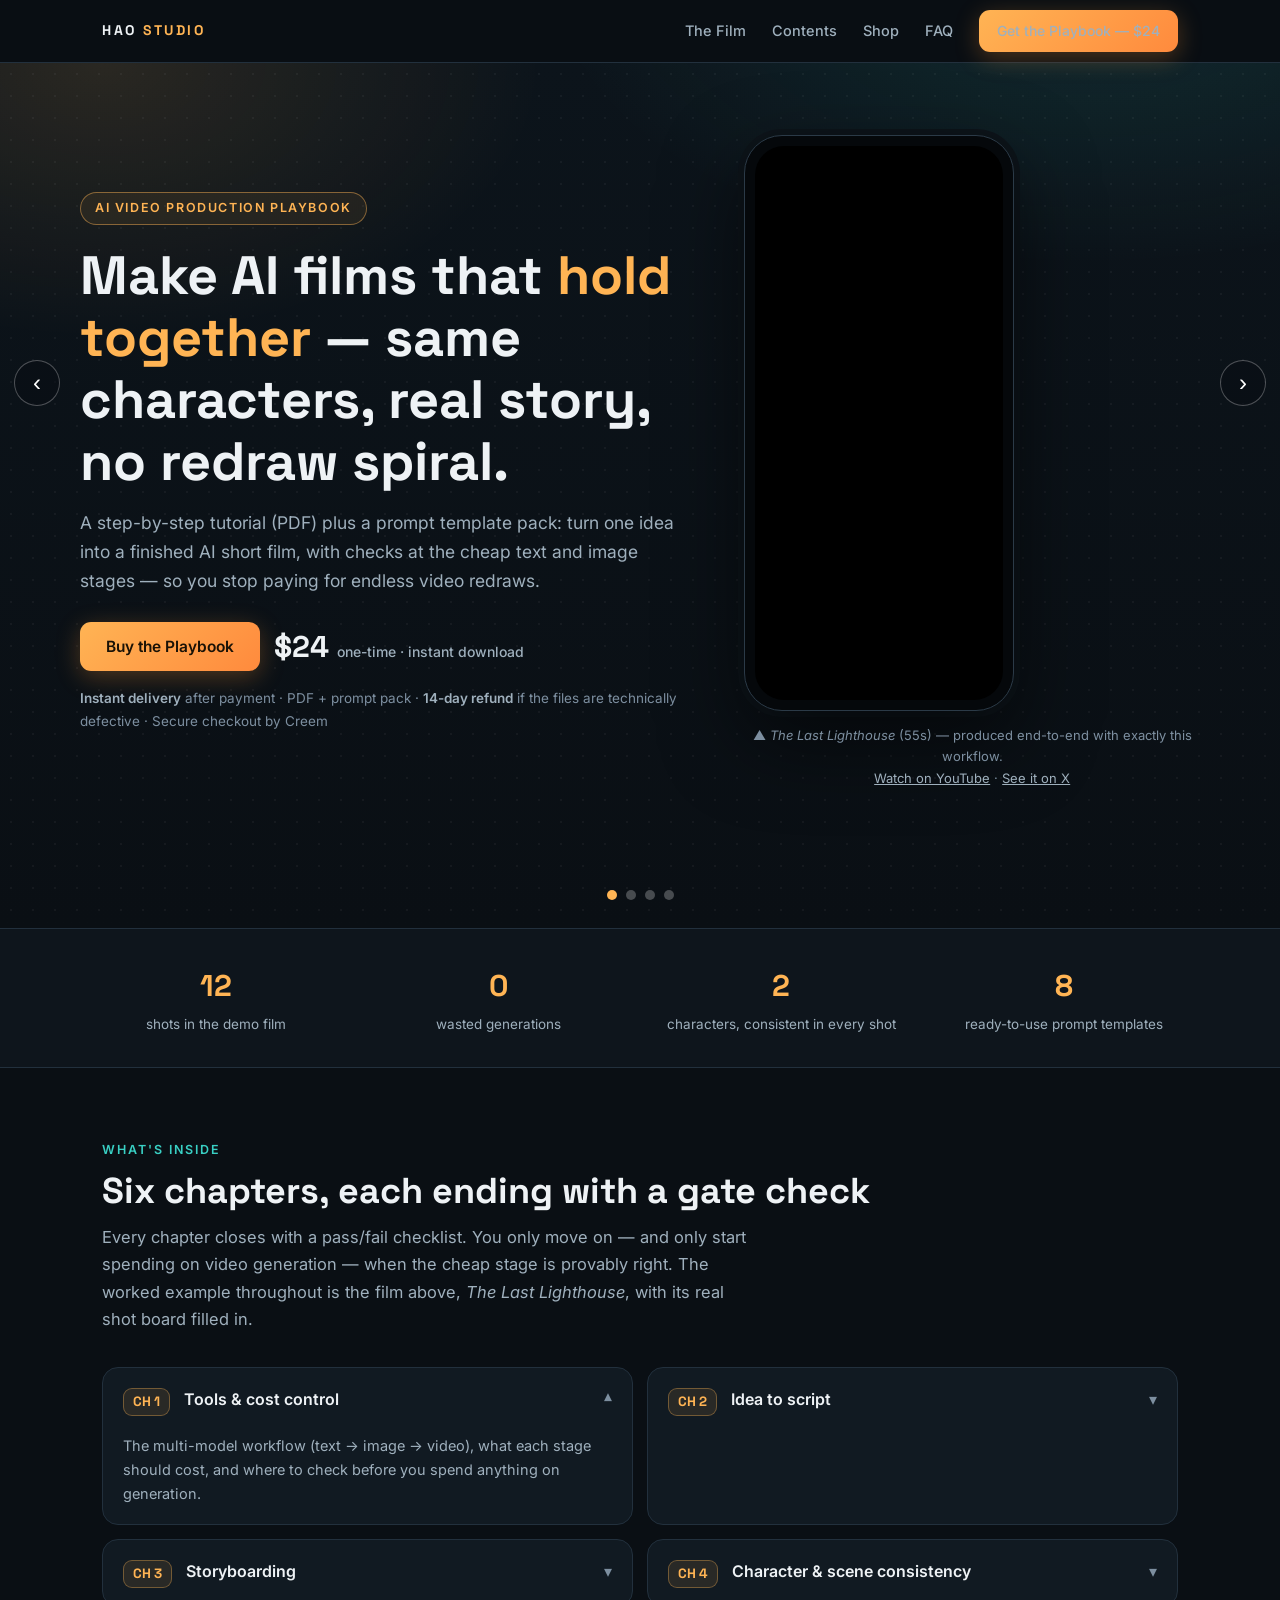
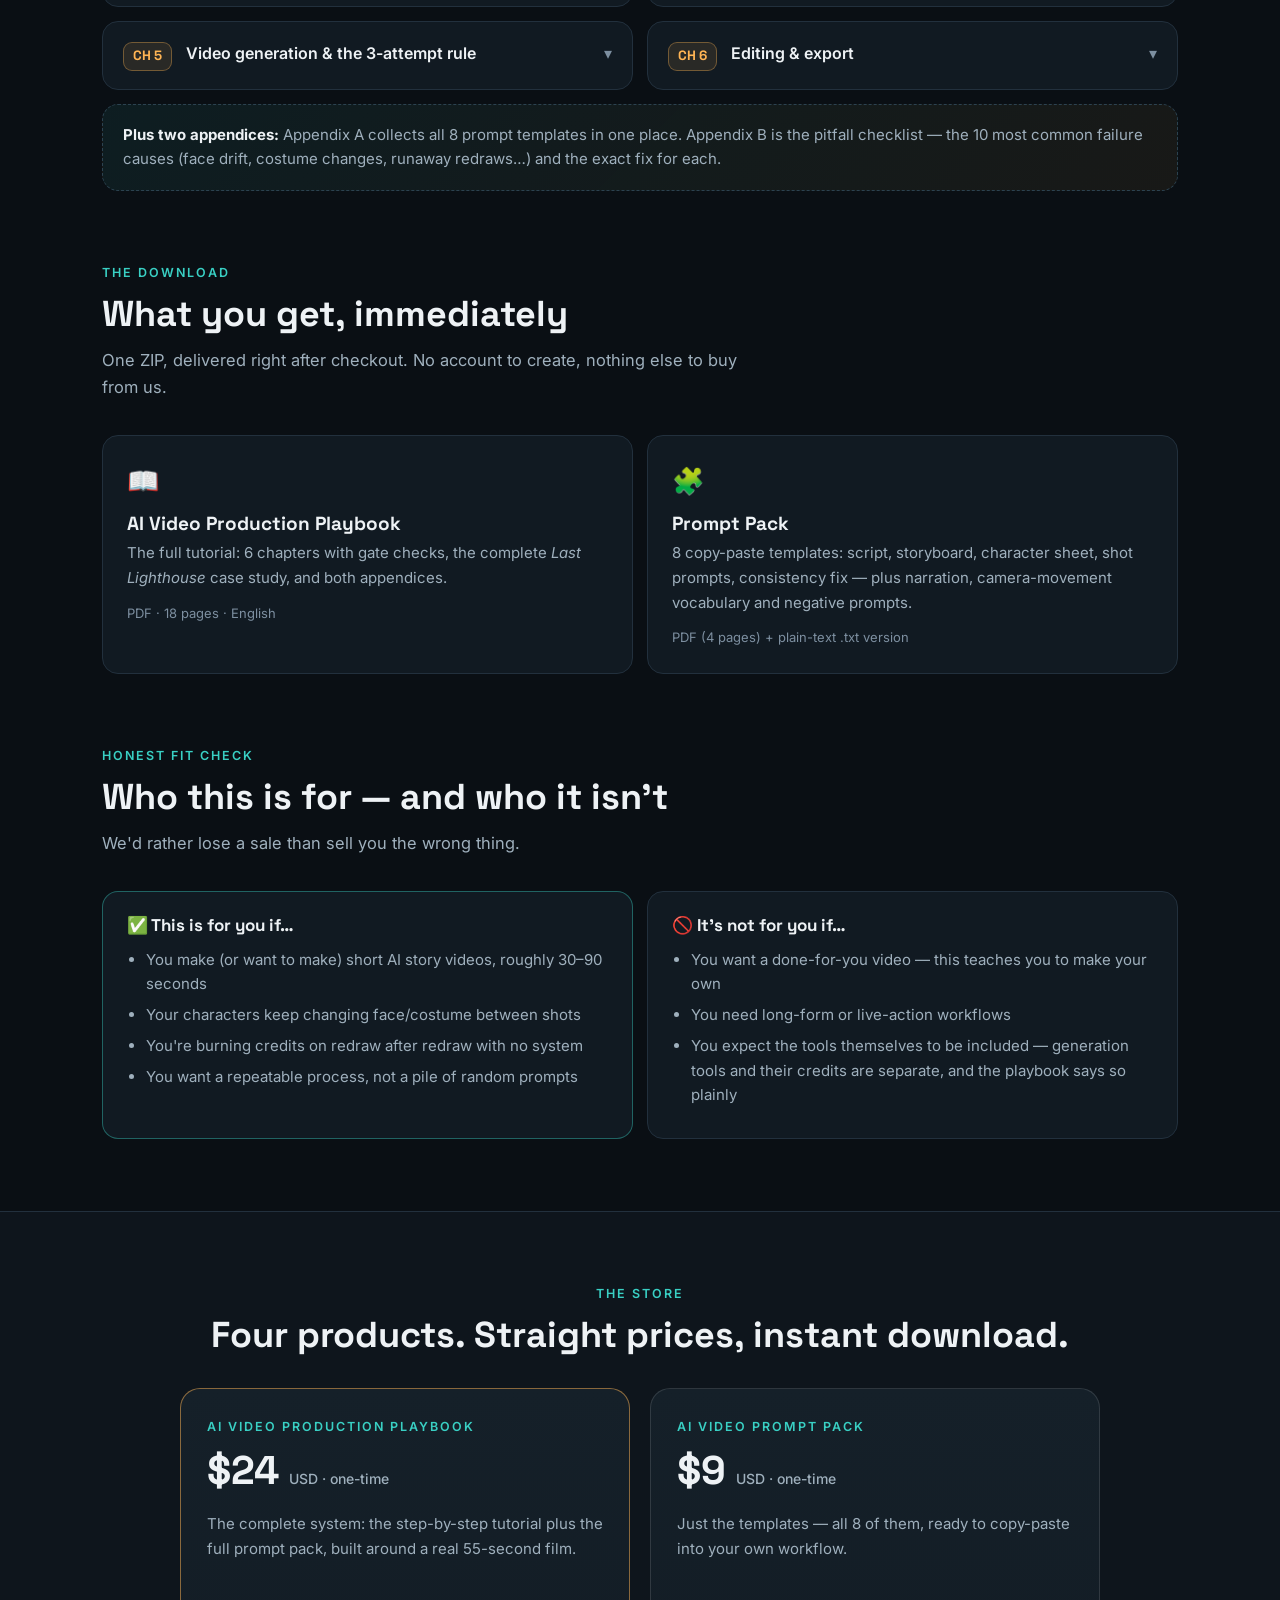
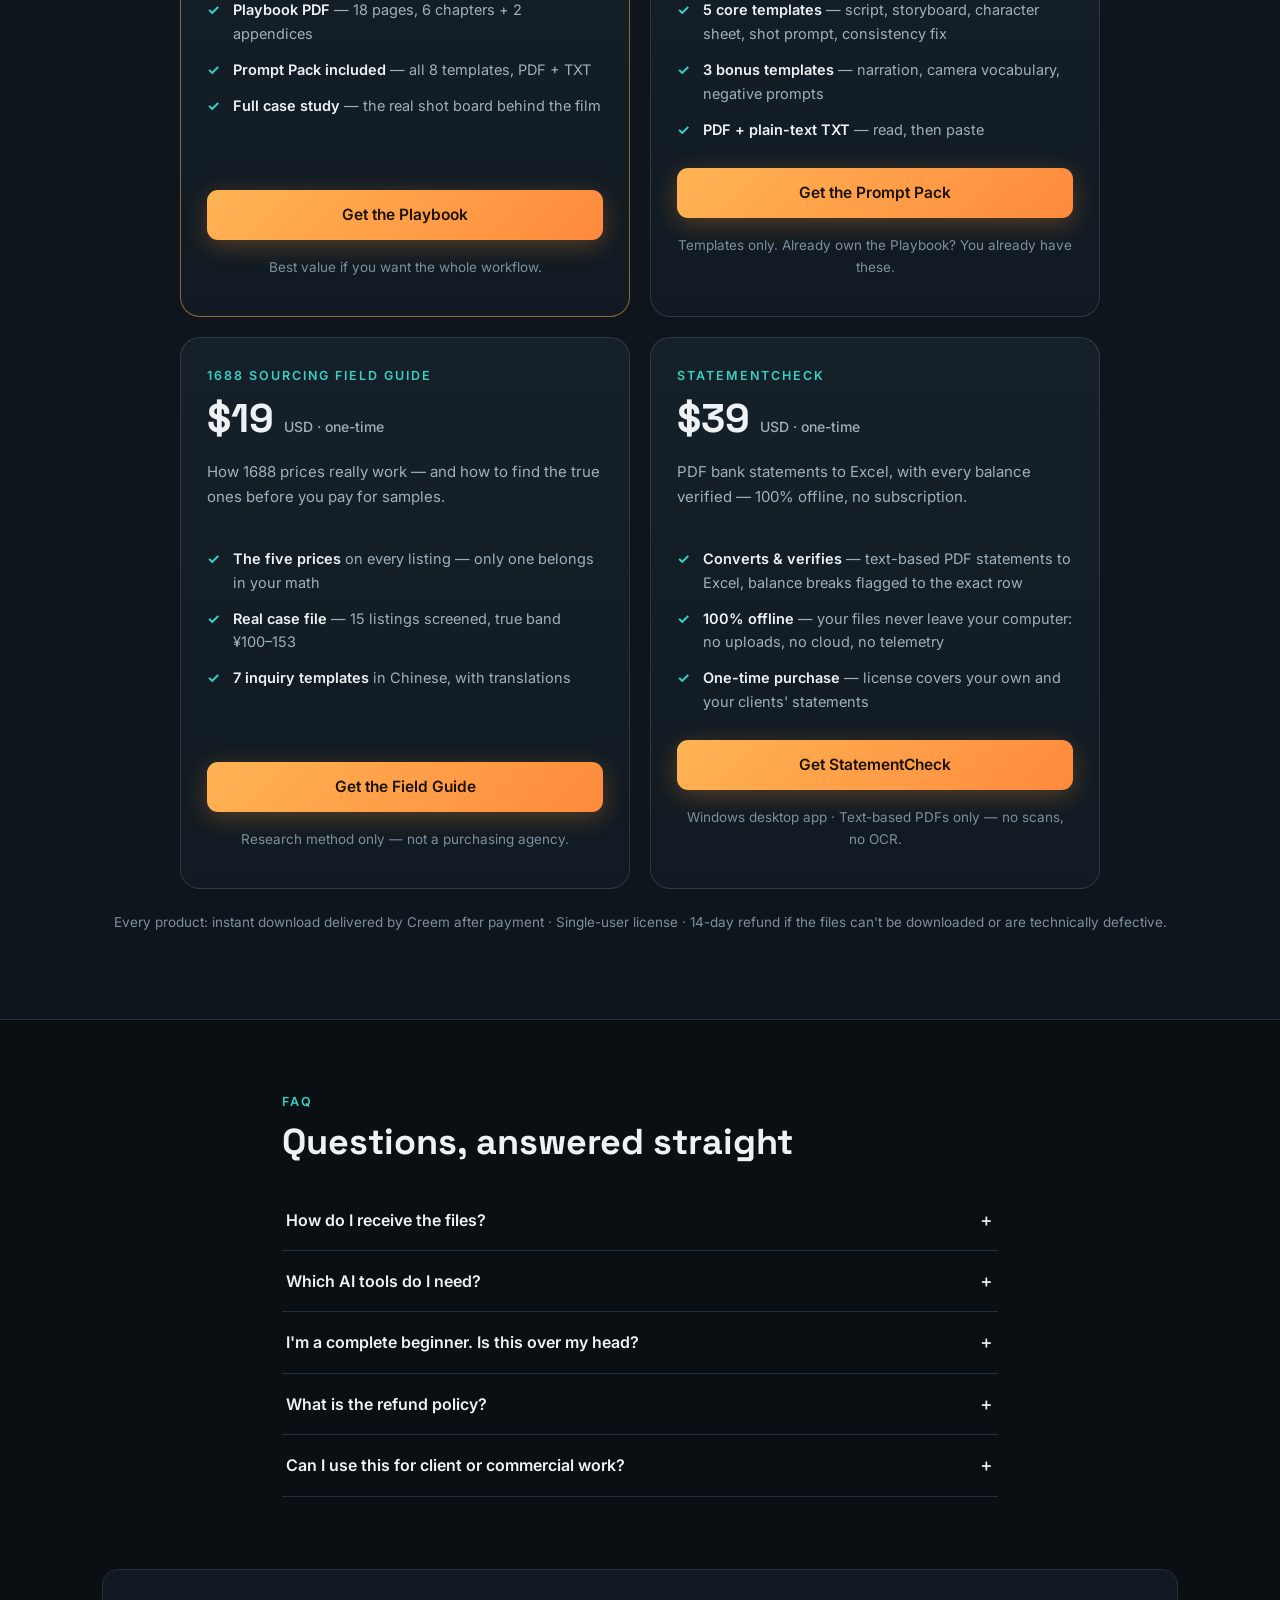
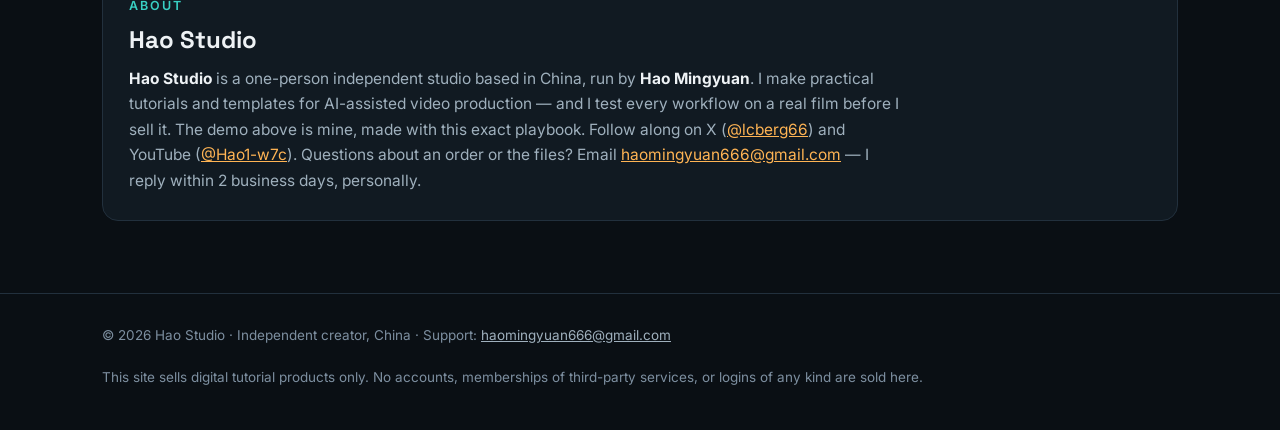
==== commit fd639691: "Fix carousel arrow position: fixed top offset on all slides" ====
--- a/index.html
+++ b/index.html
@@ -138,14 +138,14 @@
   .slide{display:none}
   .slide.active{display:block;animation:fadein .45s ease}
   @keyframes fadein{from{opacity:0;transform:translateY(8px)}to{opacity:1;transform:none}}
-  .car-btn{position:absolute;top:46%;transform:translateY(-50%);z-index:6;width:46px;height:46px;border-radius:50%;border:1px solid rgba(255,255,255,.28);background:rgba(10,14,20,.55);color:#fff;font-size:24px;line-height:1;cursor:pointer}
+  .car-btn{position:absolute;top:320px;transform:translateY(-50%);z-index:6;width:46px;height:46px;border-radius:50%;border:1px solid rgba(255,255,255,.28);background:rgba(10,14,20,.55);color:#fff;font-size:24px;line-height:1;cursor:pointer}
   .car-btn:hover{border-color:var(--amber);color:var(--amber)}
   .car-btn.prev{left:14px}
   .car-btn.next{right:14px}
   .car-dots{display:flex;gap:9px;justify-content:center;padding:4px 0 28px}
   .car-dots button{width:10px;height:10px;border-radius:50%;border:none;background:rgba(255,255,255,.25);cursor:pointer;padding:0}
   .car-dots button.on{background:var(--amber)}
-  @media(max-width:760px){.car-btn{width:38px;height:38px;font-size:19px}.car-btn.prev{left:6px}.car-btn.next{right:6px}}
+  @media(max-width:760px){.car-btn{width:38px;height:38px;font-size:19px;top:280px}.car-btn.prev{left:6px}.car-btn.next{right:6px}}
   .doc{background:#f7f3ea;color:#1c2330;border-radius:14px;padding:22px 22px 16px;box-shadow:0 24px 60px rgba(0,0,0,.45);transform:rotate(-1.2deg);max-width:430px;margin:0 auto;text-align:left}
   .doc h4{margin:0 0 4px;font-size:13px;letter-spacing:.05em;text-transform:uppercase;color:#8a6d1f}
   .doc .dt{font-family:'Space Grotesk';font-size:20px;font-weight:700;margin-bottom:10px}
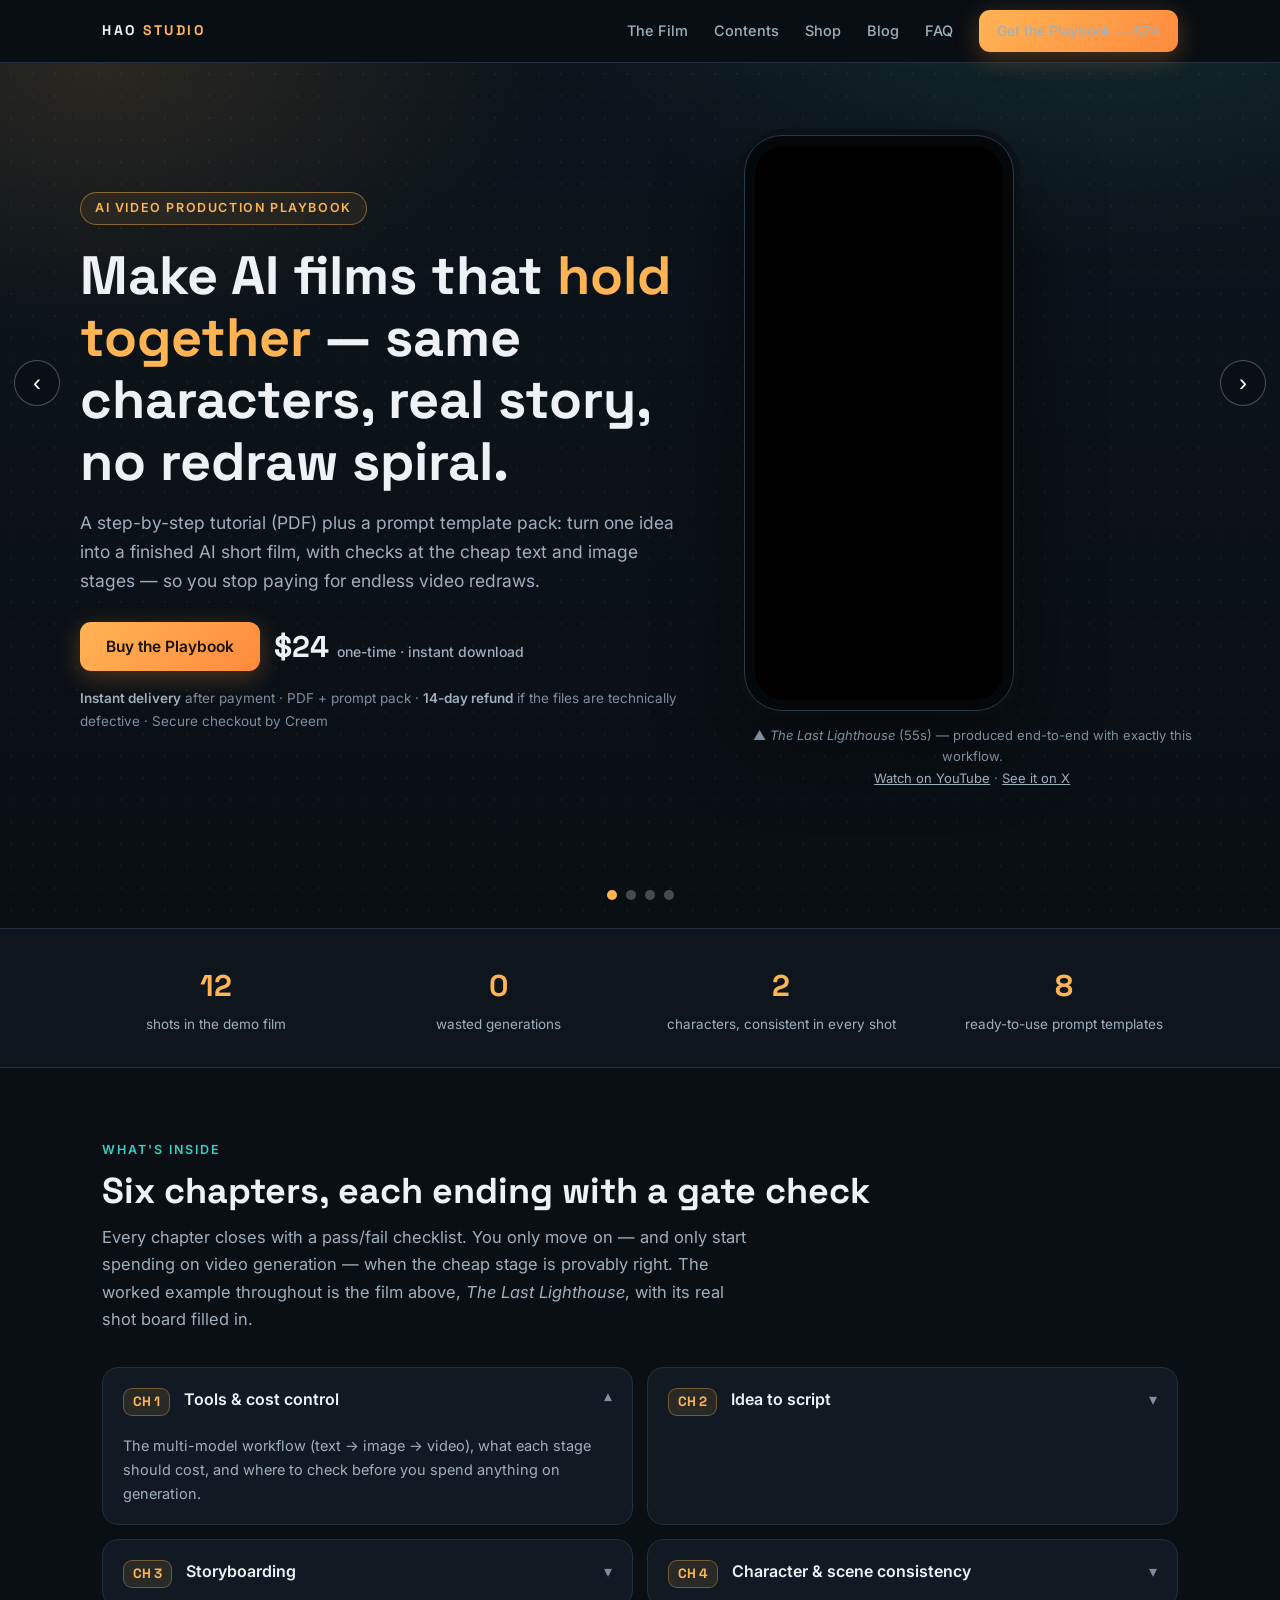
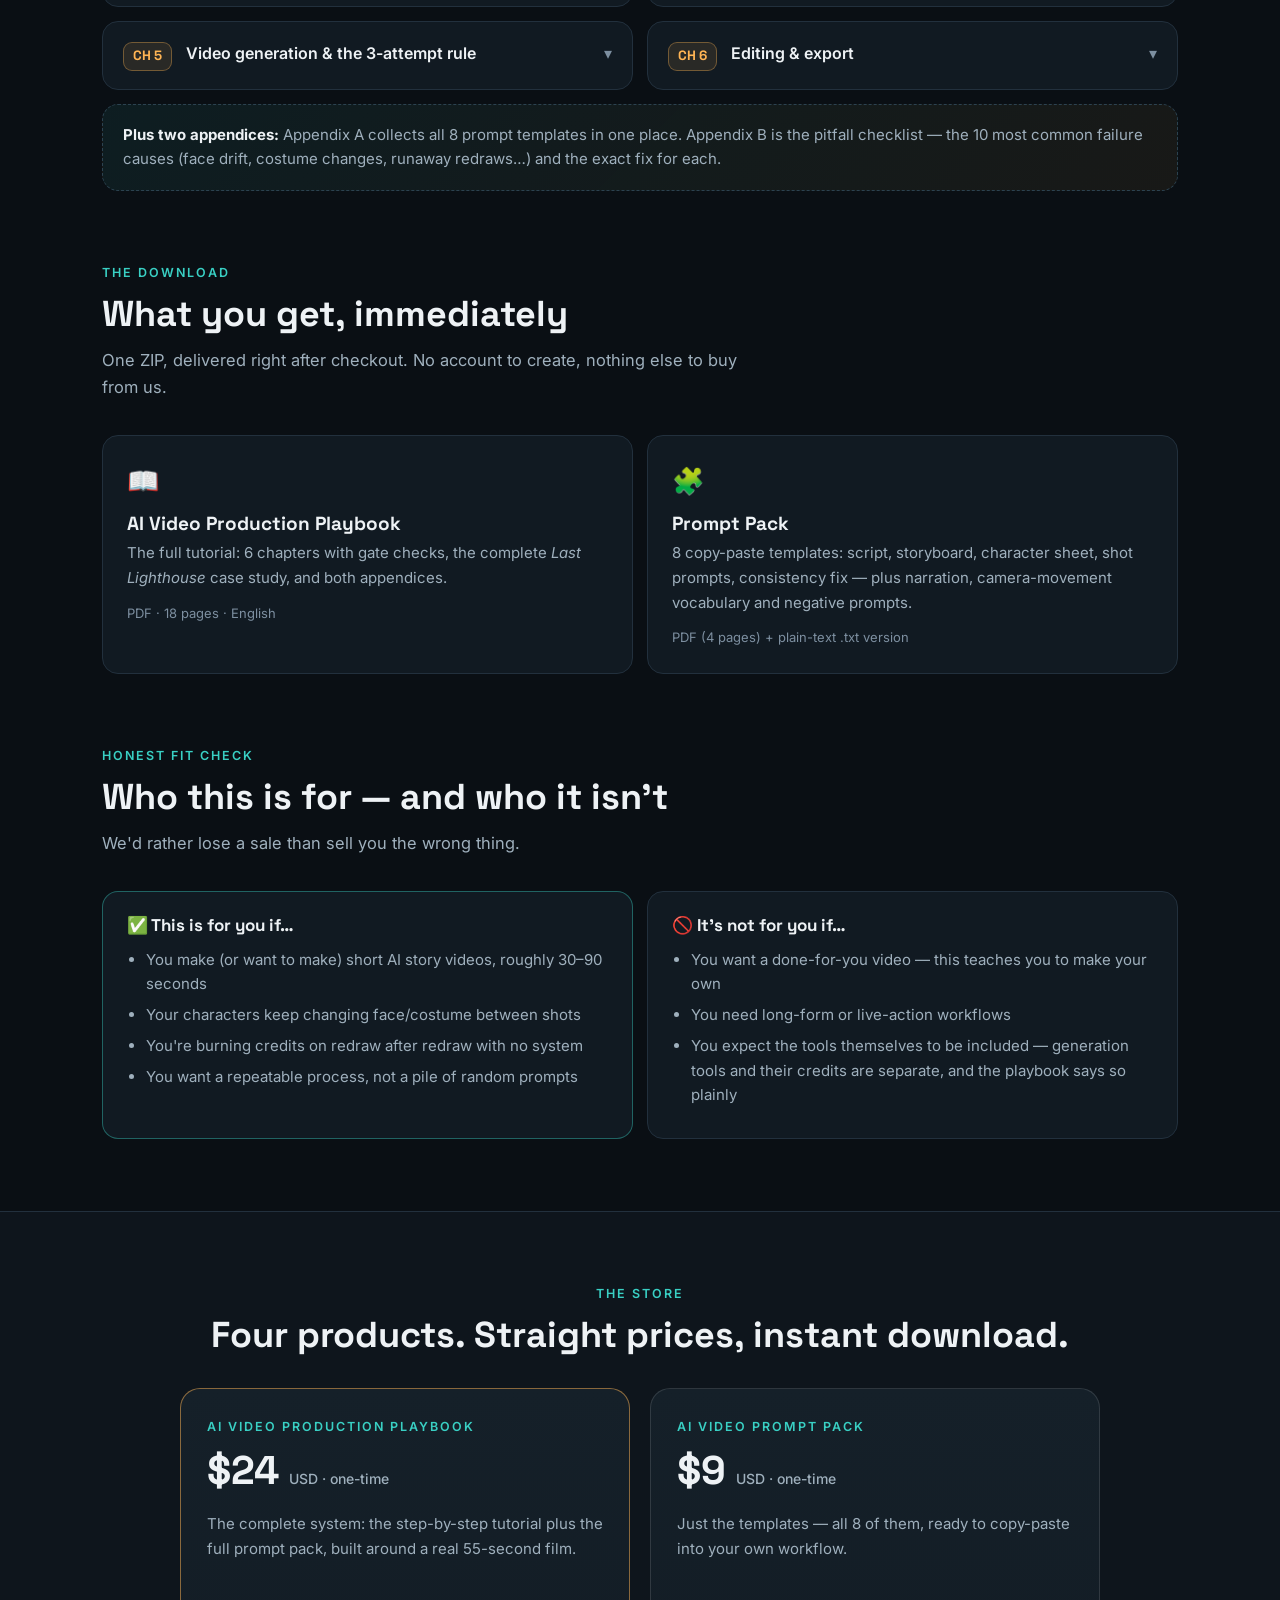
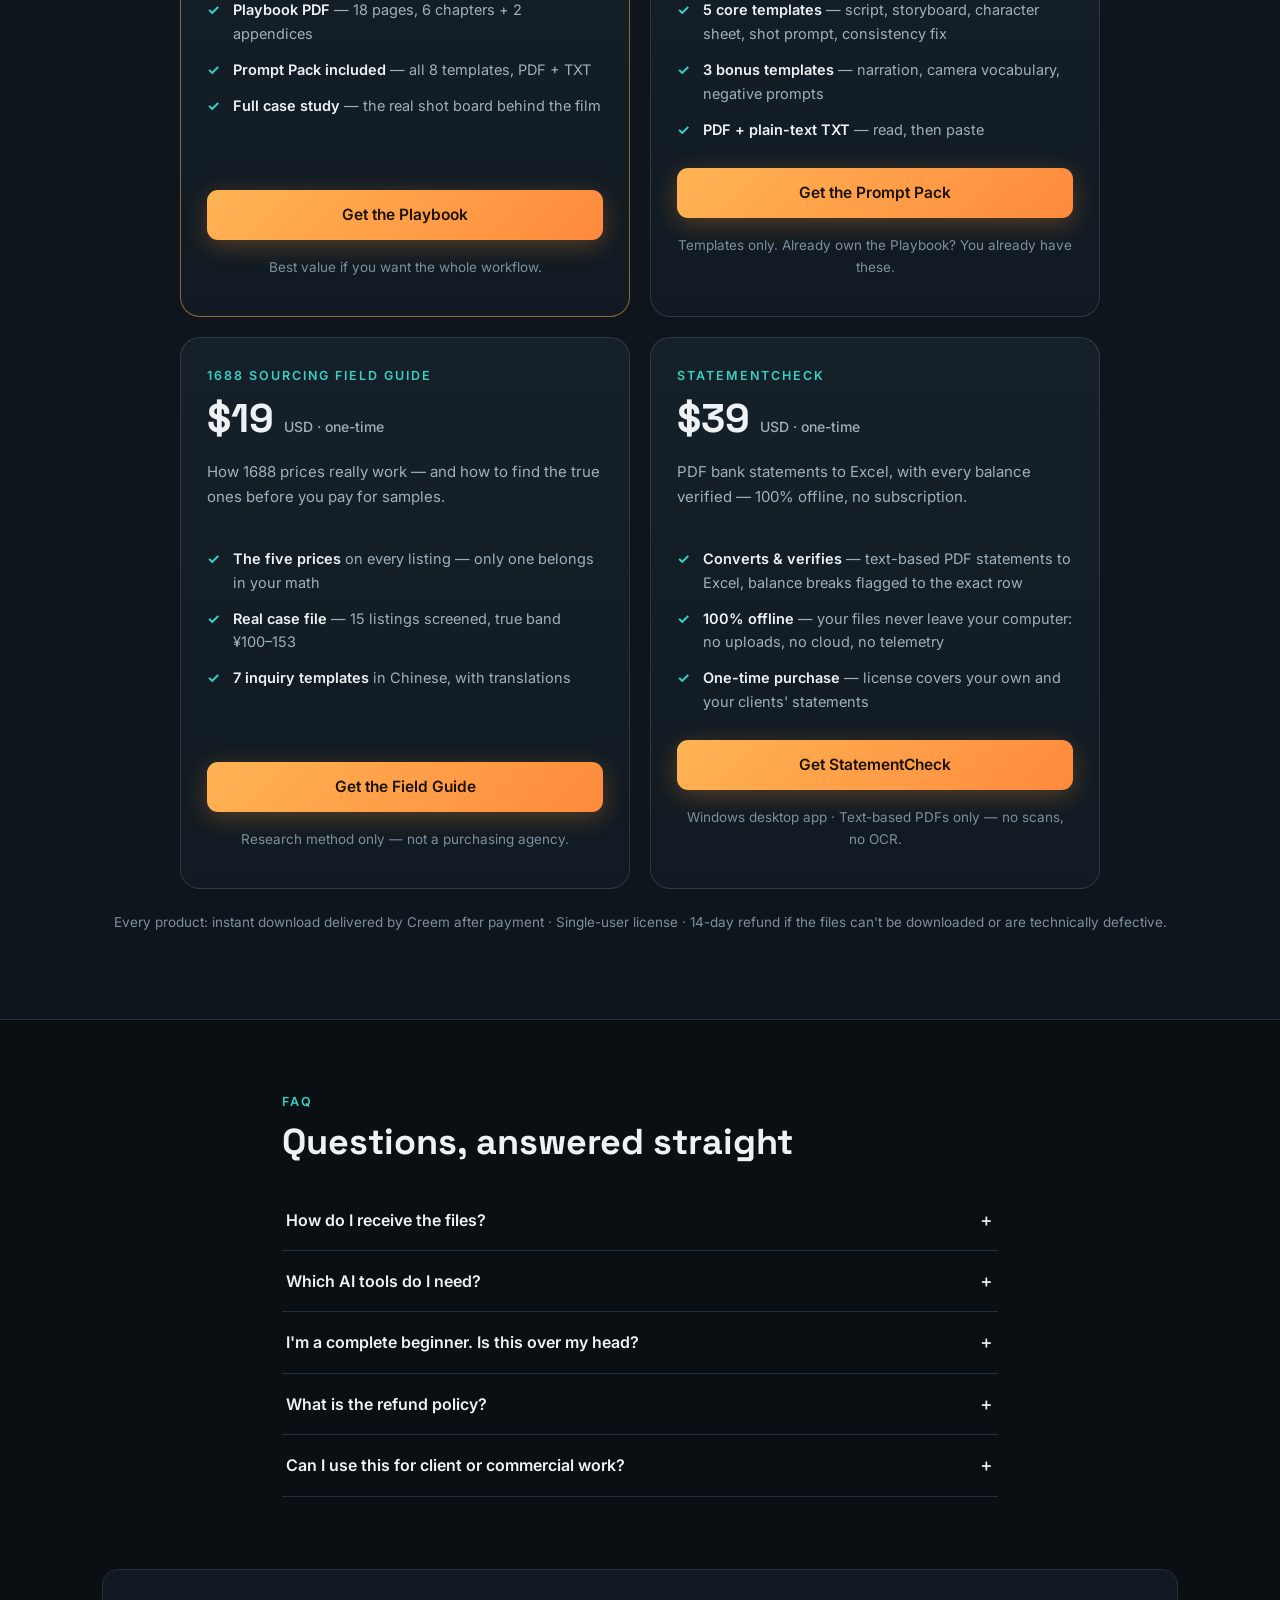
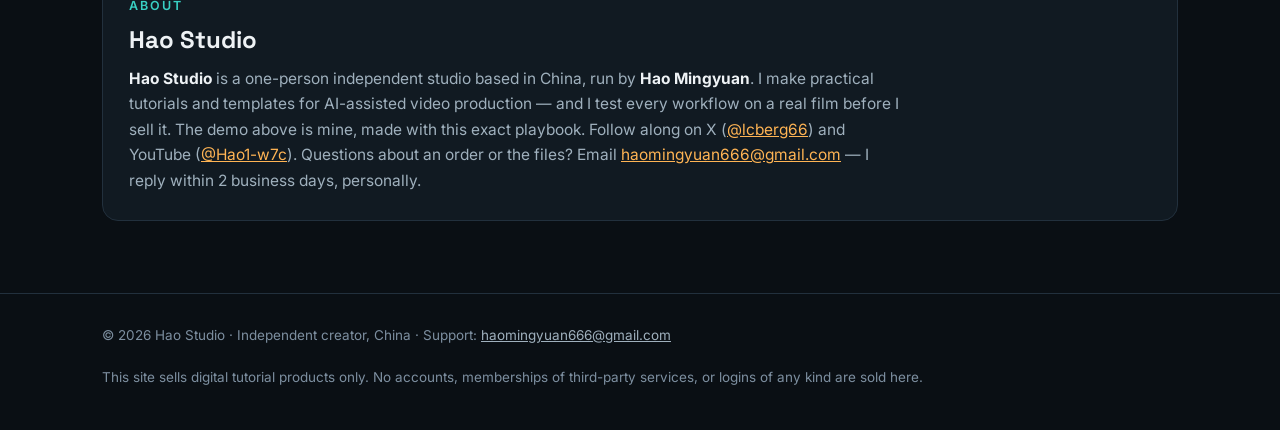
==== commit c003d40d: "Launch blog: 6 SEO articles, sitemap, Blog nav link" ====
--- a/index.html
+++ b/index.html
@@ -195,6 +195,7 @@
       <a href="#film">The Film</a>
       <a href="#contents">Contents</a>
       <a href="#shop">Shop</a>
+      <a href="/blog/">Blog</a>
       <a href="#faq">FAQ</a>
       <a class="btn small" href="https://www.creem.io/product/prod_5D47vS65nFsqtTf9b8untx">Get the Playbook — $24</a>
     </div>
